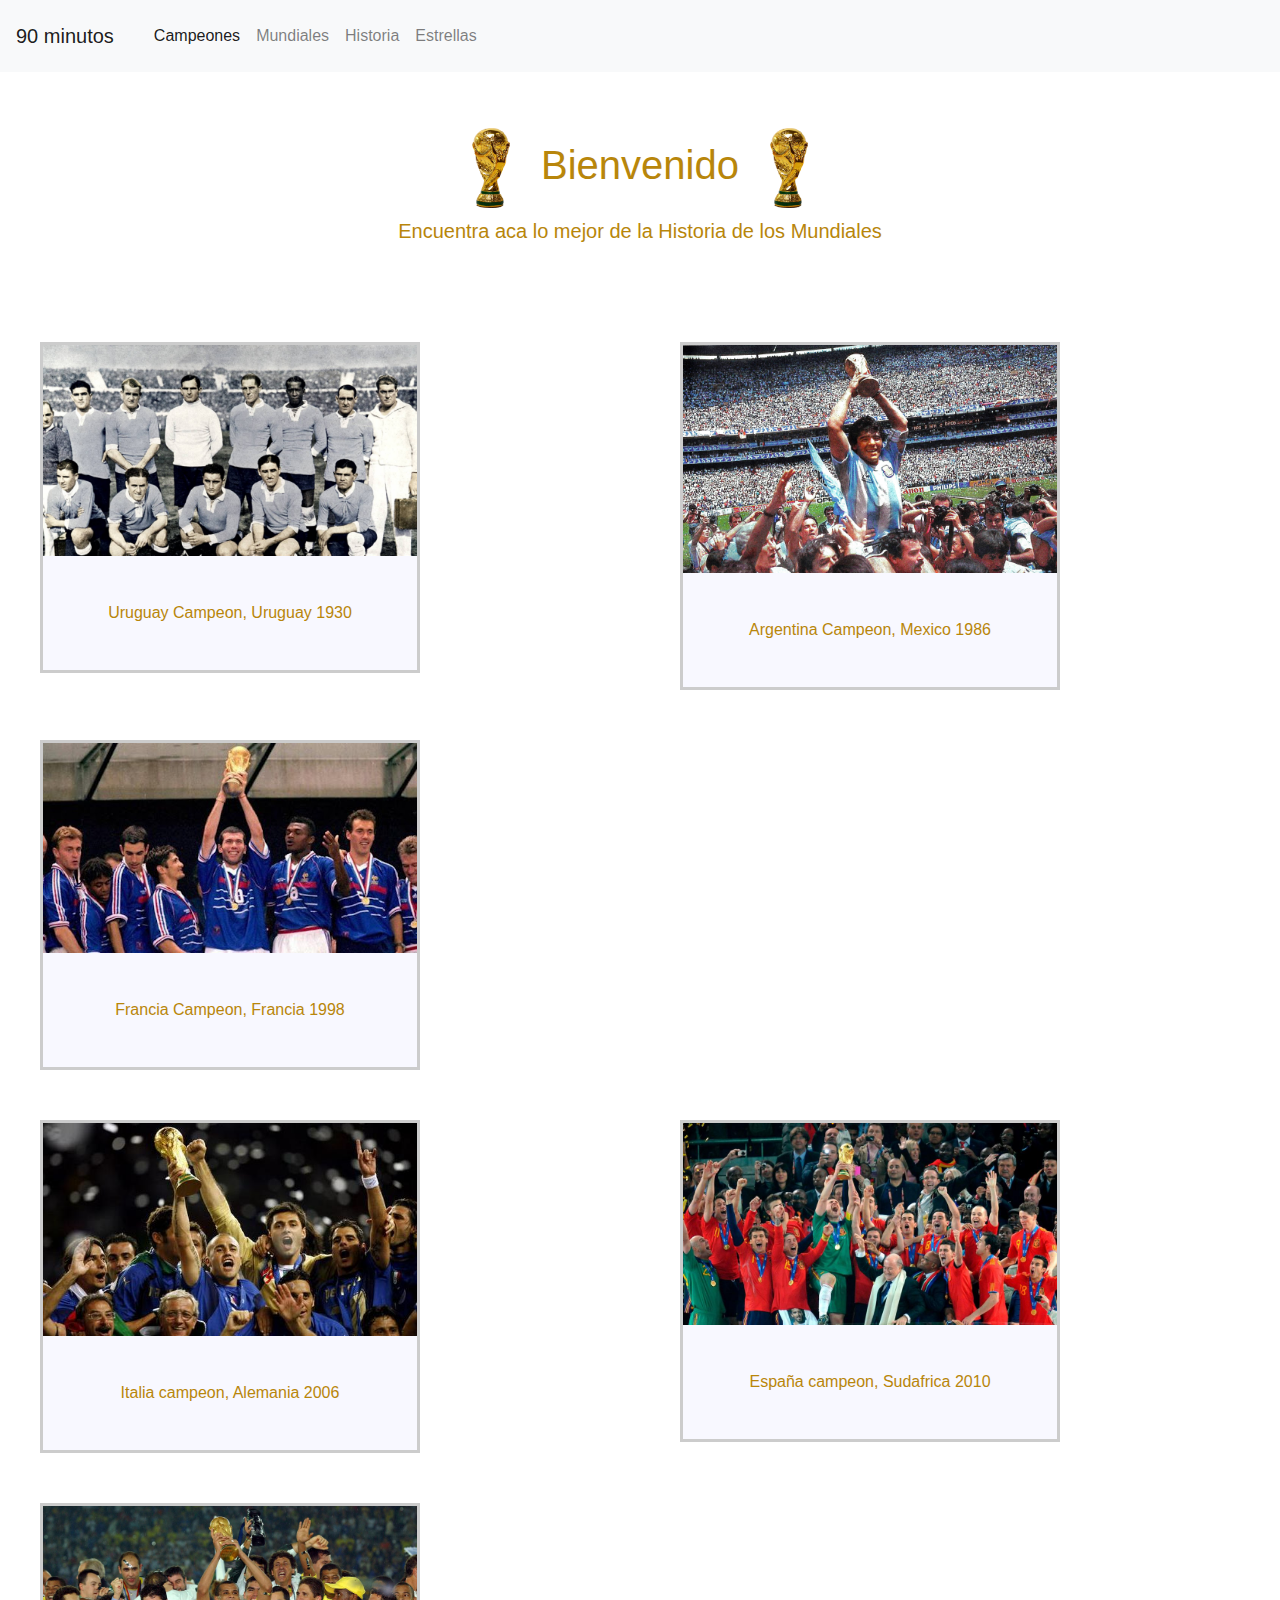
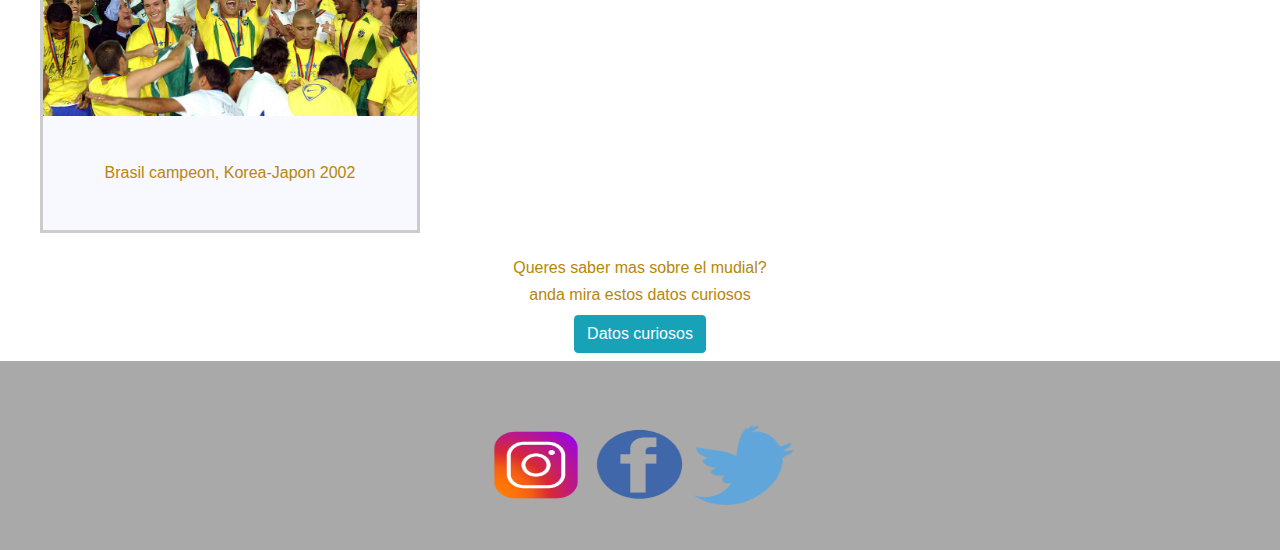
==== index.html @ 854c77ab "Creando Campeones" ====
<!DOCTYPE html>
<html lang="en">
<head>
  <meta charset="utf-8">
  <meta name="viewport" content="width=device-width, initial-scale=1">
    <link rel="stylesheet" href="https://maxcdn.bootstrapcdn.com/bootstrap/4.5.2/css/bootstrap.min.css">
    <script src="https://ajax.googleapis.com/ajax/libs/jquery/3.5.1/jquery.min.js"></script>
    <script src="https://cdnjs.cloudflare.com/ajax/libs/popper.js/1.16.0/umd/popper.min.js"></script>
    <script src="https://maxcdn.bootstrapcdn.com/bootstrap/4.5.2/js/bootstrap.min.js"></script>
    <link rel="stylesheet" href="/estilo/style.css">
    
    
    <title>90 minutos</title>
</head>
<body>
    <nav class="navbar navbar-expand-lg navbar-light bg-light">
        <a class="navbar-brand" href="/index.html">90 minutos</a>
        <button class="navbar-toggler" type="button" data-toggle="collapse" data-target="#navbarNav" aria-controls="navbarNav" aria-expanded="false" aria-label="Toggle navigation">
          <span class="navbar-toggler-icon"></span>
        </button>
        <div class="navbar navbar-expand-sm bg-light navbar-light" id="navbarNav">
          <ul class="navbar-nav">
            <li class="nav-item active">
              <a class="nav-link" href="/templates/Campeones.html">Campeones</a>
            </li>
            <li class="nav-item">
              <a class="nav-link" href="/templates/Mundiales.html">Mundiales</a>
            </li>
            <li class="nav-item">
              <a class="nav-link" href="/templates/Historia.html">Historia</a>
            </li>
            <li class="nav-item">
              <a class="nav-link " href="/templates/Estrellas.html">Estrellas</a>
            </li>
          </ul>
        </div>
      </nav>
    <div class="container" >
      <div class="Jumbotron">
        <h1> <img src="/estilo/imagenes/COPAAAA.png" alt="" width="78" height="80"> Bienvenido <img src="/estilo/imagenes/COPAAAA.png" alt="" width="78" height="80"> </h1>
        <p class="lead">Encuentra aca lo mejor de la Historia de los Mundiales</p>
      </div>
        </div>
  
  <div  class="container-fluid">  
   <div class="row">
     <div class="col-md">
       <div class="gallery">
         <a target="_blank" href="https://www.instagram.com/hassiel__/">
          <img src="/estilo/imagenes/uruguay1930.jpg" alt="Cinque Terre" width="400" height="150">
        </a>
        <div class="desc">Uruguay Campeon, Uruguay 1930</div>
       </div>
     </div>
     <div class="col-md">
       <div class="gallery">
         <a target="_blank" href="/estilo/imagenes/argentina1986.jpg">
          <img src="/estilo/imagenes/argentina1986.jpg" alt="Cinque Terre" width="250" height="5">
        </a>
        <div class="desc">Argentina Campeon, Mexico 1986</div>
       </div>
       </div>
       <div class="col-md">
         <div class="gallery">
           <a target="_blank" href="/estilo/imagenes/francia1998.jpg">
            <img src="/estilo/imagenes/francia1998.jpg" alt="Cinque Terre" width="400" height="150">
          </a>
          <div class="desc">Francia Campeon, Francia 1998</div>
         </div>
       </div>
   </div>
  </div>
  <div  class="container-fluid">
   <div class="row">
     <div class="col-md">
       <div class="gallery">
         <a target="_blank" href="/estilo/imagenes/italia2006.jpg">
          <img src="/estilo/imagenes/italia2006.jpg" alt="Cinque Terre"  width="400" height="150">
        </a>
        <div class="desc">Italia campeon, Alemania 2006</div>
       </div>
     </div>
     <div class="col-md">
       <div class="gallery">
         <a target="_blank" href="/estilo/imagenes/espana2010.jpg"> 
          <img src="/estilo/imagenes/espana2010.jpg" alt="width=400" height="150">
        </a>
        <div class="desc">España campeon, Sudafrica 2010</div>
       </div>
     </div>
     <div class="col-md">
      <div class="gallery">
        <a target="_blank" href="/estilo/imagenes/brasil2002.jpg">
         <img src="/estilo/imagenes/brasil2002.jpg" alt="Cinque Terre"  width="400" height="150">
       </a>
       <div class="desc">Brasil campeon, Korea-Japon 2002</div>
      </div>
    </div>
   </div>
  </div>

  <div class="container">
    <div class="row">
      <div class="col">
        <div class="h2">
          <h6>Queres saber mas sobre el mudial?</h6>
          <h6>anda mira estos datos curiosos</h6>
          <a href="/templates/Datos-curiosos.html" class="btn btn-info" role="button">Datos curiosos</a>
       </div>
      </div>
    </div>  
  </div>  
  

  
    <div  class="final">
      <div class="logo">
          <a href="https://www.instagram.com/hassiel__/"><img src="/estilo/imagenes/LOGOS/instagram.png" alt="Cinque Terre" width="100px" height="80px"></a>
          <a href="https://www.facebook.com/hassiel2hr/"><img src="/estilo/imagenes/LOGOS/facebook.png" alt="Cinque Terre"  width="100px" height="80px"></a>
          <a href="https://twitter.com/hassieljruiz"><img src="/estilo/imagenes/LOGOS/twitter.png" alt="logo" width="100px" height="80px"></a>
      </div>
    </div>

</body>
</html>
---- estilo/style.css ----
div.h1 {
  color:black;
  border: brown;
  font-family:sans-serif;
  text-align: center;
  position:relative;
  padding-top: 5px;
  padding: 5%;
  
}
div.sub
{
  color:black;
  font-family:monospace;
  text-decoration:chocolate;
}
h6
{

  color: darkgoldenrod;
}

/*# sourceMappingURL=style.css.map */
a
{
  color: aqua;
  text-align: left;
}
div.relative {
  position: relative;
  left: 30px;
  border: 3px solid #73AD21;
}

div.h2
{
  font-family:Verdana, Geneva, Tahoma, sans-serif;
  text-align: center;
  color:goldenrod;
}

div.gallery {
  margin: 25px;
  border: 3px solid #ccc;
  float: left;
  width: 380px;
}

div.gallery:hover {
  border: 1px solid #777;
}

div.gallery img {
  width: 100%;
  height: auto;
}

div.desc {
  padding: 45px;
  text-align: center;
  color: darkgoldenrod;
  background-color:ghostwhite;
}
div.galleryB
{
  margin: 25px;
  border: 5px solid #3498DB ;
  float: left;
  width: 380px;

}
div.galleryB img {
  width: 100%;
  height: auto;
}

div.galleryB:hover {
  border: 1px solid #F7DC6F;
}

div.descB
{
  padding: 45px;
  text-align: center;
  color: black;
  font-family: 'Franklin Gothic Medium', 'Arial Narrow', Arial, sans-serif;
  background-color:#F4D03F ;
}


* {
  box-sizing: border-box;
}

.responsive {
  padding: 0 6px;
  float: left;
  width: 24.99999%;
}

@media only screen and (max-width: 700px) {
  .responsive {
    width: 49.99999%;
    margin: 6px 0;
  }
}

@media only screen and (max-width: 500px) {
  .responsive {
    width: 100%;
  }
}

.clearfix:after {
  content: "";
  display: table;
  clear: both;
}

div.Jumbotron
{
  font-family:'Franklin Gothic Medium', 'Arial Narrow', Arial, sans-serif;
  color:darkgoldenrod;
  text-align: center;
  font-size:large;
  padding: 5%;
}
div.p1
{
  color:maroon;
  text-align: center;
  font-weight: lighter;
}
.mundial
{
  padding: 3%;
  text-align: justify;
}
.titleM
{
  padding: 5%;
}
.final
{
  background-color:darkgrey;
  background-size: auto;
  width: auto;
  height: 5cm;
  padding-top: 5%;
}
.logo
{
  image-resolution:initial;
  text-align: center;
}
.fondoM
{
  background-color: skyblue;
  background-size: auto auto;
}
.fondoBr
{
 background-image: url(/estilo/imagenes/flags/FLAG_BRAZIL.png);
 background-repeat: no-repeat;
 background-size: contain;
 background-position-x: center;
}

div.galleryU
{
  margin: 25px;
  border: 5px solid #EBF5FB  ;
  float: left;
  width: 380px;

}
div.galleryU img {
  width: 100%;
  height: auto;
}

div.galleryU:hover {
  border: 1px solid #EBF5FB ;
}

div.descU
{
  padding: 45px;
  text-align: center;
  color:white;
  font-family: 'Franklin Gothic Medium', 'Arial Narrow', Arial, sans-serif;
  background-color:#85C1E9  ;
}
.fondoUr
{
 background-image: url(/estilo/imagenes/flags/uruguay.gif);
 background-repeat: no-repeat;
 background-size: contain;
 background-position-x: center;
}

div.galleryAl
{
  margin: 25px;
  border: 5px solid #8C2C17  ;
  float: left;
  width: 380px;

}
div.galleryAl img {
  width: 100%;
  height: auto;
}

div.galleryAl:hover {
  border: 1px solid #131211 ;
}

div.descAl
{
  padding: 45px;
  text-align: center;
  color:white;
  font-family:Impact, Haettenschweiler, 'Arial Narrow Bold', sans-serif;
  background-color:#131211 ;
}
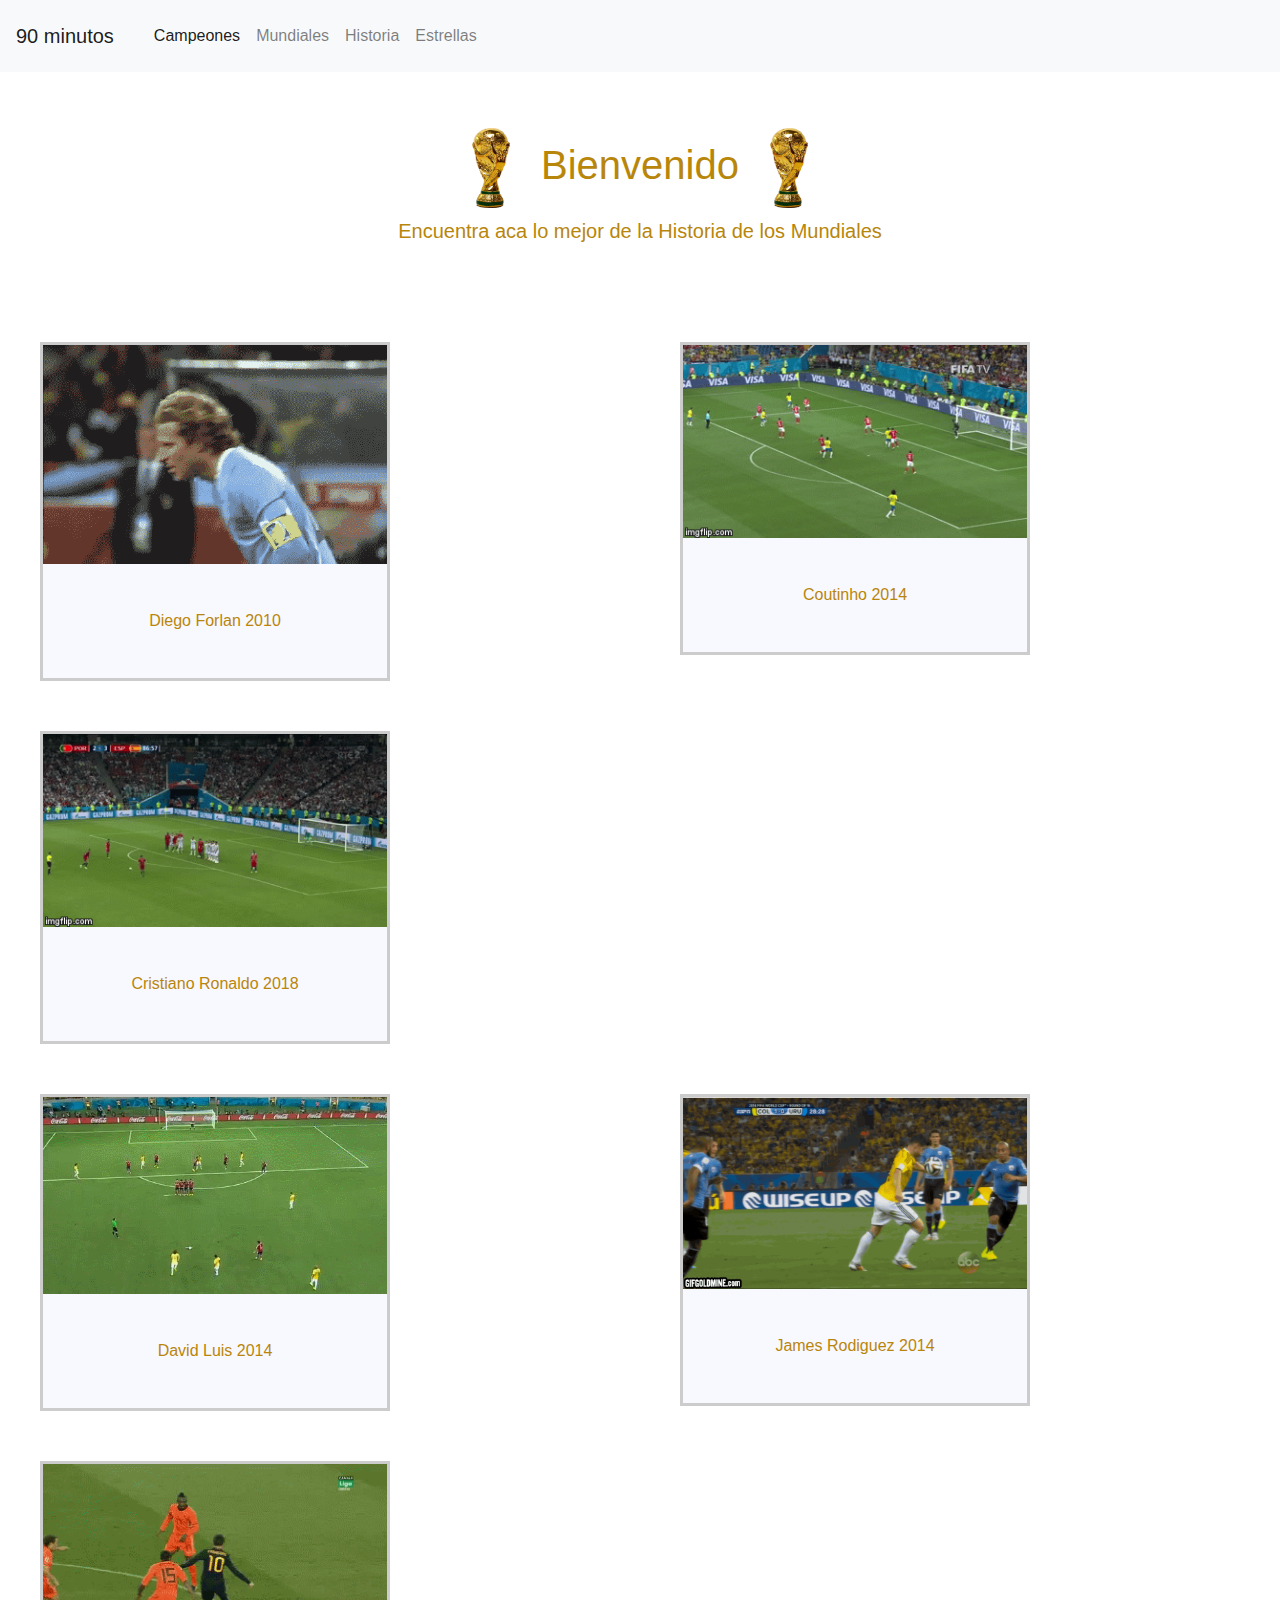
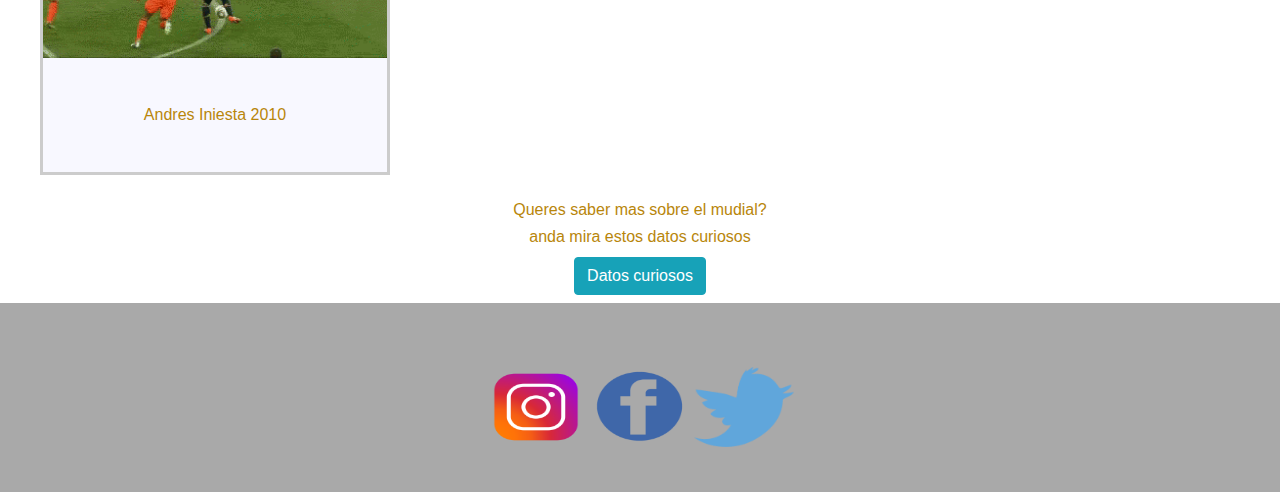
==== commit 7845a201: "avance" ====
--- a/index.html
+++ b/index.html
@@ -1,102 +1,106 @@
 <!DOCTYPE html>
 <html lang="en">
+
 <head>
   <meta charset="utf-8">
   <meta name="viewport" content="width=device-width, initial-scale=1">
-    <link rel="stylesheet" href="https://maxcdn.bootstrapcdn.com/bootstrap/4.5.2/css/bootstrap.min.css">
-    <script src="https://ajax.googleapis.com/ajax/libs/jquery/3.5.1/jquery.min.js"></script>
-    <script src="https://cdnjs.cloudflare.com/ajax/libs/popper.js/1.16.0/umd/popper.min.js"></script>
-    <script src="https://maxcdn.bootstrapcdn.com/bootstrap/4.5.2/js/bootstrap.min.js"></script>
-    <link rel="stylesheet" href="/estilo/style.css">
-    
-    
-    <title>90 minutos</title>
+  <link rel="stylesheet" href="https://maxcdn.bootstrapcdn.com/bootstrap/4.5.2/css/bootstrap.min.css">
+  <script src="https://ajax.googleapis.com/ajax/libs/jquery/3.5.1/jquery.min.js"></script>
+  <script src="https://cdnjs.cloudflare.com/ajax/libs/popper.js/1.16.0/umd/popper.min.js"></script>
+  <script src="https://maxcdn.bootstrapcdn.com/bootstrap/4.5.2/js/bootstrap.min.js"></script>
+  <link rel="stylesheet" href="/estilo/style.css">
+
+
+  <title>90 minutos</title>
 </head>
+
 <body>
-    <nav class="navbar navbar-expand-lg navbar-light bg-light">
-        <a class="navbar-brand" href="/index.html">90 minutos</a>
-        <button class="navbar-toggler" type="button" data-toggle="collapse" data-target="#navbarNav" aria-controls="navbarNav" aria-expanded="false" aria-label="Toggle navigation">
-          <span class="navbar-toggler-icon"></span>
-        </button>
-        <div class="navbar navbar-expand-sm bg-light navbar-light" id="navbarNav">
-          <ul class="navbar-nav">
-            <li class="nav-item active">
-              <a class="nav-link" href="/templates/Campeones.html">Campeones</a>
-            </li>
-            <li class="nav-item">
-              <a class="nav-link" href="/templates/Mundiales.html">Mundiales</a>
-            </li>
-            <li class="nav-item">
-              <a class="nav-link" href="/templates/Historia.html">Historia</a>
-            </li>
-            <li class="nav-item">
-              <a class="nav-link " href="/templates/Estrellas.html">Estrellas</a>
-            </li>
-          </ul>
+  <nav class="navbar navbar-expand-lg navbar-light bg-light">
+    <a class="navbar-brand" href="/index.html">90 minutos</a>
+    <button class="navbar-toggler" type="button" data-toggle="collapse" data-target="#navbarNav"
+      aria-controls="navbarNav" aria-expanded="false" aria-label="Toggle navigation">
+      <span class="navbar-toggler-icon"></span>
+    </button>
+    <div class="navbar navbar-expand-sm bg-light navbar-light" id="navbarNav">
+      <ul class="navbar-nav">
+        <li class="nav-item active">
+          <a class="nav-link" href="/templates/Campeones.html">Campeones</a>
+        </li>
+        <li class="nav-item">
+          <a class="nav-link" href="/templates/Mundiales.html">Mundiales</a>
+        </li>
+        <li class="nav-item">
+          <a class="nav-link" href="/templates/Historia.html">Historia</a>
+        </li>
+        <li class="nav-item">
+          <a class="nav-link " href="/templates/Estrellas.html">Estrellas</a>
+        </li>
+      </ul>
+    </div>
+  </nav>
+  <div class="container">
+    <div class="Jumbotron">
+      <h1> <img src="/estilo/imagenes/COPAAAA.png" alt="" width="78" height="80"> Bienvenido <img
+          src="/estilo/imagenes/COPAAAA.png" alt="" width="78" height="80"> </h1>
+      <p class="lead">Encuentra aca lo mejor de la Historia de los Mundiales</p>
+    </div>
+  </div>
+
+  <div class="container-fluid">
+    <div class="row">
+      <div class="col-md">
+        <div class="gallery">
+          <a target="_blank" href="https://www.instagram.com/hassiel__/">
+            <img src="/estilo/imagenes/gif/Diegoforlan.gif" alt="Cinque Terre" width="400" height="150">
+          </a>
+          <div class="desc">Diego Forlan 2010</div>
         </div>
-      </nav>
-    <div class="container" >
-      <div class="Jumbotron">
-        <h1> <img src="/estilo/imagenes/COPAAAA.png" alt="" width="78" height="80"> Bienvenido <img src="/estilo/imagenes/COPAAAA.png" alt="" width="78" height="80"> </h1>
-        <p class="lead">Encuentra aca lo mejor de la Historia de los Mundiales</p>
       </div>
+      <div class="col-md">
+        <div class="gallery">
+          <a target="_blank" href="/estilo/imagenes/argentina1986.jpg">
+            <img src="/estilo/imagenes/gif/coutinhovssuiza.gif" alt="Cinque Terre" width="250" height="5">
+          </a>
+          <div class="desc">Coutinho 2014</div>
         </div>
-  
-  <div  class="container-fluid">  
-   <div class="row">
-     <div class="col-md">
-       <div class="gallery">
-         <a target="_blank" href="https://www.instagram.com/hassiel__/">
-          <img src="/estilo/imagenes/uruguay1930.jpg" alt="Cinque Terre" width="400" height="150">
-        </a>
-        <div class="desc">Uruguay Campeon, Uruguay 1930</div>
-       </div>
-     </div>
-     <div class="col-md">
-       <div class="gallery">
-         <a target="_blank" href="/estilo/imagenes/argentina1986.jpg">
-          <img src="/estilo/imagenes/argentina1986.jpg" alt="Cinque Terre" width="250" height="5">
-        </a>
-        <div class="desc">Argentina Campeon, Mexico 1986</div>
-       </div>
-       </div>
-       <div class="col-md">
-         <div class="gallery">
-           <a target="_blank" href="/estilo/imagenes/francia1998.jpg">
-            <img src="/estilo/imagenes/francia1998.jpg" alt="Cinque Terre" width="400" height="150">
+      </div>
+      <div class="col-md">
+        <div class="gallery">
+          <a target="_blank" href="/estilo/imagenes/francia1998.jpg">
+            <img src="/estilo/imagenes/gif/cr7vsespaña.gif" alt="Cinque Terre" width="400" height="150">
           </a>
-          <div class="desc">Francia Campeon, Francia 1998</div>
-         </div>
-       </div>
-   </div>
-  </div>
-  <div  class="container-fluid">
-   <div class="row">
-     <div class="col-md">
-       <div class="gallery">
-         <a target="_blank" href="/estilo/imagenes/italia2006.jpg">
-          <img src="/estilo/imagenes/italia2006.jpg" alt="Cinque Terre"  width="400" height="150">
-        </a>
-        <div class="desc">Italia campeon, Alemania 2006</div>
-       </div>
-     </div>
-     <div class="col-md">
-       <div class="gallery">
-         <a target="_blank" href="/estilo/imagenes/espana2010.jpg"> 
-          <img src="/estilo/imagenes/espana2010.jpg" alt="width=400" height="150">
-        </a>
-        <div class="desc">España campeon, Sudafrica 2010</div>
-       </div>
-     </div>
-     <div class="col-md">
-      <div class="gallery">
-        <a target="_blank" href="/estilo/imagenes/brasil2002.jpg">
-         <img src="/estilo/imagenes/brasil2002.jpg" alt="Cinque Terre"  width="400" height="150">
-       </a>
-       <div class="desc">Brasil campeon, Korea-Japon 2002</div>
+          <div class="desc">Cristiano Ronaldo 2018</div>
+        </div>
       </div>
     </div>
-   </div>
+  </div>
+  <div class="container-fluid">
+    <div class="row">
+      <div class="col-md">
+        <div class="gallery">
+          <a target="_blank" href="/estilo/imagenes/italia2006.jpg">
+            <img src="/estilo/imagenes/gif/DavidLvsColombia.gif" alt="Cinque Terre" width="400" height="150">
+          </a>
+          <div class="desc">David Luis 2014</div>
+        </div>
+      </div>
+      <div class="col-md">
+        <div class="gallery">
+          <a target="_blank" href="/estilo/imagenes/espana2010.jpg">
+            <img src="/estilo/imagenes/gif/jamesvscolombia.gif" alt="width=400" height="150">
+          </a>
+          <div class="desc">James Rodiguez 2014</div>
+        </div>
+      </div>
+      <div class="col-md">
+        <div class="gallery">
+          <a target="_blank" href="/estilo/imagenes/brasil2002.jpg">
+            <img src="/estilo/imagenes/gif/INIESTA.gif" alt="Cinque Terre" width="400" height="150">
+          </a>
+          <div class="desc">Andres Iniesta 2010</div>
+        </div>
+      </div>
+    </div>
   </div>
 
   <div class="container">
@@ -106,20 +110,24 @@
           <h6>Queres saber mas sobre el mudial?</h6>
           <h6>anda mira estos datos curiosos</h6>
           <a href="/templates/Datos-curiosos.html" class="btn btn-info" role="button">Datos curiosos</a>
-       </div>
-      </div>
-    </div>  
-  </div>  
-  
-
-  
-    <div  class="final">
-      <div class="logo">
-          <a href="https://www.instagram.com/hassiel__/"><img src="/estilo/imagenes/LOGOS/instagram.png" alt="Cinque Terre" width="100px" height="80px"></a>
-          <a href="https://www.facebook.com/hassiel2hr/"><img src="/estilo/imagenes/LOGOS/facebook.png" alt="Cinque Terre"  width="100px" height="80px"></a>
-          <a href="https://twitter.com/hassieljruiz"><img src="/estilo/imagenes/LOGOS/twitter.png" alt="logo" width="100px" height="80px"></a>
+        </div>
       </div>
     </div>
+  </div>
+
+
+
+  <div class="final">
+    <div class="logo">
+      <a href="https://www.instagram.com/hassiel__/"><img src="/estilo/imagenes/LOGOS/instagram.png" alt="Cinque Terre"
+          width="100px" height="80px"></a>
+      <a href="https://www.facebook.com/hassiel2hr/"><img src="/estilo/imagenes/LOGOS/facebook.png" alt="Cinque Terre"
+          width="100px" height="80px"></a>
+      <a href="https://twitter.com/hassieljruiz"><img src="/estilo/imagenes/LOGOS/twitter.png" alt="logo" width="100px"
+          height="80px"></a>
+    </div>
+  </div>
 
 </body>
-</html>
+
+</html>--- a/estilo/style.css
+++ b/estilo/style.css
@@ -1,226 +1,303 @@
-div.h1 {
-  color:black;
-  border: brown;
-  font-family:sans-serif;
-  text-align: center;
-  position:relative;
-  padding-top: 5px;
-  padding: 5%;
-  
-}
-div.sub
-{
-  color:black;
-  font-family:monospace;
-  text-decoration:chocolate;
-}
-h6
-{
-
-  color: darkgoldenrod;
-}
-
-/*# sourceMappingURL=style.css.map */
-a
-{
-  color: aqua;
-  text-align: left;
-}
-div.relative {
-  position: relative;
-  left: 30px;
-  border: 3px solid #73AD21;
-}
-
-div.h2
-{
-  font-family:Verdana, Geneva, Tahoma, sans-serif;
-  text-align: center;
-  color:goldenrod;
-}
-
-div.gallery {
-  margin: 25px;
-  border: 3px solid #ccc;
-  float: left;
-  width: 380px;
-}
-
-div.gallery:hover {
-  border: 1px solid #777;
-}
-
-div.gallery img {
-  width: 100%;
-  height: auto;
-}
-
-div.desc {
-  padding: 45px;
-  text-align: center;
-  color: darkgoldenrod;
-  background-color:ghostwhite;
-}
-div.galleryB
-{
-  margin: 25px;
-  border: 5px solid #3498DB ;
-  float: left;
-  width: 380px;
-
-}
-div.galleryB img {
-  width: 100%;
-  height: auto;
-}
-
-div.galleryB:hover {
-  border: 1px solid #F7DC6F;
-}
-
-div.descB
-{
-  padding: 45px;
-  text-align: center;
-  color: black;
-  font-family: 'Franklin Gothic Medium', 'Arial Narrow', Arial, sans-serif;
-  background-color:#F4D03F ;
-}
-
-
-* {
-  box-sizing: border-box;
-}
-
-.responsive {
-  padding: 0 6px;
-  float: left;
-  width: 24.99999%;
-}
-
-@media only screen and (max-width: 700px) {
-  .responsive {
-    width: 49.99999%;
-    margin: 6px 0;
-  }
-}
-
-@media only screen and (max-width: 500px) {
-  .responsive {
-    width: 100%;
-  }
-}
-
-.clearfix:after {
-  content: "";
-  display: table;
-  clear: both;
-}
-
-div.Jumbotron
-{
-  font-family:'Franklin Gothic Medium', 'Arial Narrow', Arial, sans-serif;
-  color:darkgoldenrod;
-  text-align: center;
-  font-size:large;
-  padding: 5%;
-}
-div.p1
-{
-  color:maroon;
-  text-align: center;
-  font-weight: lighter;
-}
-.mundial
-{
-  padding: 3%;
-  text-align: justify;
-}
-.titleM
-{
-  padding: 5%;
-}
-.final
-{
-  background-color:darkgrey;
-  background-size: auto;
-  width: auto;
-  height: 5cm;
-  padding-top: 5%;
-}
-.logo
-{
-  image-resolution:initial;
-  text-align: center;
-}
-.fondoM
-{
-  background-color: skyblue;
-  background-size: auto auto;
-}
-.fondoBr
-{
- background-image: url(/estilo/imagenes/flags/FLAG_BRAZIL.png);
- background-repeat: no-repeat;
- background-size: contain;
- background-position-x: center;
-}
-
-div.galleryU
-{
-  margin: 25px;
-  border: 5px solid #EBF5FB  ;
-  float: left;
-  width: 380px;
-
-}
-div.galleryU img {
-  width: 100%;
-  height: auto;
-}
-
-div.galleryU:hover {
-  border: 1px solid #EBF5FB ;
-}
-
-div.descU
-{
-  padding: 45px;
-  text-align: center;
-  color:white;
-  font-family: 'Franklin Gothic Medium', 'Arial Narrow', Arial, sans-serif;
-  background-color:#85C1E9  ;
-}
-.fondoUr
-{
- background-image: url(/estilo/imagenes/flags/uruguay.gif);
- background-repeat: no-repeat;
- background-size: contain;
- background-position-x: center;
-}
-
-div.galleryAl
-{
-  margin: 25px;
-  border: 5px solid #8C2C17  ;
-  float: left;
-  width: 380px;
-
-}
-div.galleryAl img {
-  width: 100%;
-  height: auto;
-}
-
-div.galleryAl:hover {
-  border: 1px solid #131211 ;
-}
-
-div.descAl
-{
-  padding: 45px;
-  text-align: center;
-  color:white;
-  font-family:Impact, Haettenschweiler, 'Arial Narrow Bold', sans-serif;
-  background-color:#131211 ;
-}
+div.h1 {
+  color:black;
+  border: brown;
+  font-family:sans-serif;
+  text-align: center;
+  position:relative;
+  padding-top: 5px;
+  padding: 5%;
+  
+}
+div.sub
+{
+  color:black;
+  font-family:monospace;
+  text-decoration:chocolate;
+}
+h6
+{
+
+  color: darkgoldenrod;
+}
+
+/*# sourceMappingURL=style.css.map */
+a
+{
+  color: aqua;
+  text-align: left;
+}
+div.relative {
+  position: relative;
+  left: 30px;
+  border: 3px solid #73AD21;
+}
+
+div.h2
+{
+  font-family:Verdana, Geneva, Tahoma, sans-serif;
+  text-align: center;
+  color:goldenrod;
+}
+
+div.gallery {
+  margin: 25px;
+  border: 3px solid #ccc;
+  float: left;
+  width: 350px;
+}
+
+div.gallery:hover {
+  border: 1px solid #777;
+}
+
+div.gallery img {
+  width: 100%;
+  height: auto;
+}
+
+div.desc {
+  padding: 45px;
+  text-align: center;
+  color: darkgoldenrod;
+  background-color:ghostwhite;
+}
+div.galleryB
+{
+  margin: 25px;
+  border: 5px solid #3498DB ;
+  float: left;
+  width: 350px;
+
+}
+div.galleryB img {
+  width: 100%;
+  height: auto;
+}
+
+div.galleryB:hover {
+  border: 1px solid #F7DC6F;
+}
+
+div.descB
+{
+  padding: 45px;
+  text-align: center;
+  color: black;
+  font-family: 'Franklin Gothic Medium', 'Arial Narrow', Arial, sans-serif;
+  background-color:#F4D03F ;
+}
+
+
+* {
+  box-sizing: border-box;
+}
+
+.responsive {
+  padding: 0 6px;
+  float: left;
+  width: 24.99999%;
+}
+
+@media only screen and (max-width: 700px) {
+  .responsive {
+    width: 49.99999%;
+    margin: 6px 0;
+  }
+}
+
+@media only screen and (max-width: 500px) {
+  .responsive {
+    width: 100%;
+  }
+}
+
+.clearfix:after {
+  content: "";
+  display: table;
+  clear: both;
+}
+
+div.Jumbotron
+{
+  font-family:'Franklin Gothic Medium', 'Arial Narrow', Arial, sans-serif;
+  color:darkgoldenrod;
+  text-align: center;
+  font-size:large;
+  padding: 5%;
+}
+div.p1
+{
+  color:maroon;
+  text-align: center;
+  font-weight: lighter;
+}
+.mundial
+{
+  padding: 3%;
+  text-align: justify;
+}
+.titleM
+{
+  padding: 5%;
+}
+.final
+{
+  background-color:darkgrey;
+  background-size: auto;
+  width: auto;
+  height: 5cm;
+  padding-top: 5%;
+}
+.logo
+{
+  image-resolution:initial;
+  text-align: center;
+}
+.fondoM
+{
+  background-color: skyblue;
+  background-size: auto auto;
+}
+.fondoBr
+{
+ background:#FBED88;
+ background-repeat: no-repeat;
+ background-size: contain;
+ background-position-x: center;
+}
+
+div.galleryU
+{
+  margin: 25px;
+  border: 5px solid #EBF5FB  ;
+  float: left;
+  width: 380px;
+
+}
+div.galleryU img {
+  width: 100%;
+  height: auto;
+}
+
+div.galleryU:hover {
+  border: 1px solid #EBF5FB ;
+}
+
+div.descU
+{
+  padding: 45px;
+  text-align: center;
+  color:white;
+  font-family: 'Franklin Gothic Medium', 'Arial Narrow', Arial, sans-serif;
+  background-color:#85C1E9  ;
+}
+.fondoUr
+{
+ background:#B7D9F9;
+ background-repeat: no-repeat;
+ background-size: contain;
+ background-position-x: center;
+}
+
+div.galleryAl
+{
+  margin: 25px;
+  border: 5px solid #8C2C17  ;
+  float: left;
+  width: 350px;
+
+}
+div.galleryAl img {
+  width: 100%;
+  height: auto;
+}
+
+div.galleryAl:hover {
+  border: 1px solid #131211 ;
+}
+
+div.descAl
+{
+  padding: 45px;
+  text-align: center;
+  color:white;
+  font-family:Impact, Haettenschweiler, 'Arial Narrow Bold', sans-serif;
+  background-color:#131211 ;
+}
+
+.gifAL
+{
+  padding-top: 5%;
+}
+
+.fondoAL
+{
+  background-color: #893333;
+}
+
+div.galleryIT
+{
+  margin: 25px;
+  border: 5px solid #F7795A  ;
+  float: left;
+  width: 350px;
+
+}
+div.galleryIT img {
+  width: 100%;
+  height: auto;
+}
+
+div.galleryIT:hover {
+  border: 1px solid #3968F0 ;
+}
+
+div.descIT  
+{
+  padding: 45px;
+  text-align: center;
+  color:#FFFFFF;
+  font-family:-apple-system, BlinkMacSystemFont, 'Segoe UI', Roboto, Oxygen, Ubuntu, Cantarell, 'Open Sans', 'Helvetica Neue', sans-serif;
+  background-color:#5FCD39 ;
+}
+
+.fondoIT
+{
+  background-color: #A3B8E3;
+}
+
+.fondoArg
+{
+  background-color: #0B1E46;
+}
+div.galleryarg
+{
+  margin: 25px;
+  border: 5px solid #E1DE07  ;
+  float: left;
+  width: 350px;
+
+}
+div.galleryarg img {
+  width: 100%;
+  height: auto;
+}
+
+div.galleryarg:hover {
+  border: 10px solid #dde1ee ;
+}
+
+div.descarg  
+{
+  padding: 45px;
+  text-align: center;
+  color:#7E9DDC;
+  font-family:'Franklin Gothic Medium', 'Arial Narrow', Arial, sans-serif;
+  background-color:#F5F7FB ;
+}
+.gifarg
+{
+  text-align: left;
+  width: 410px;
+  border: 5px solid #BEC42E;
+}
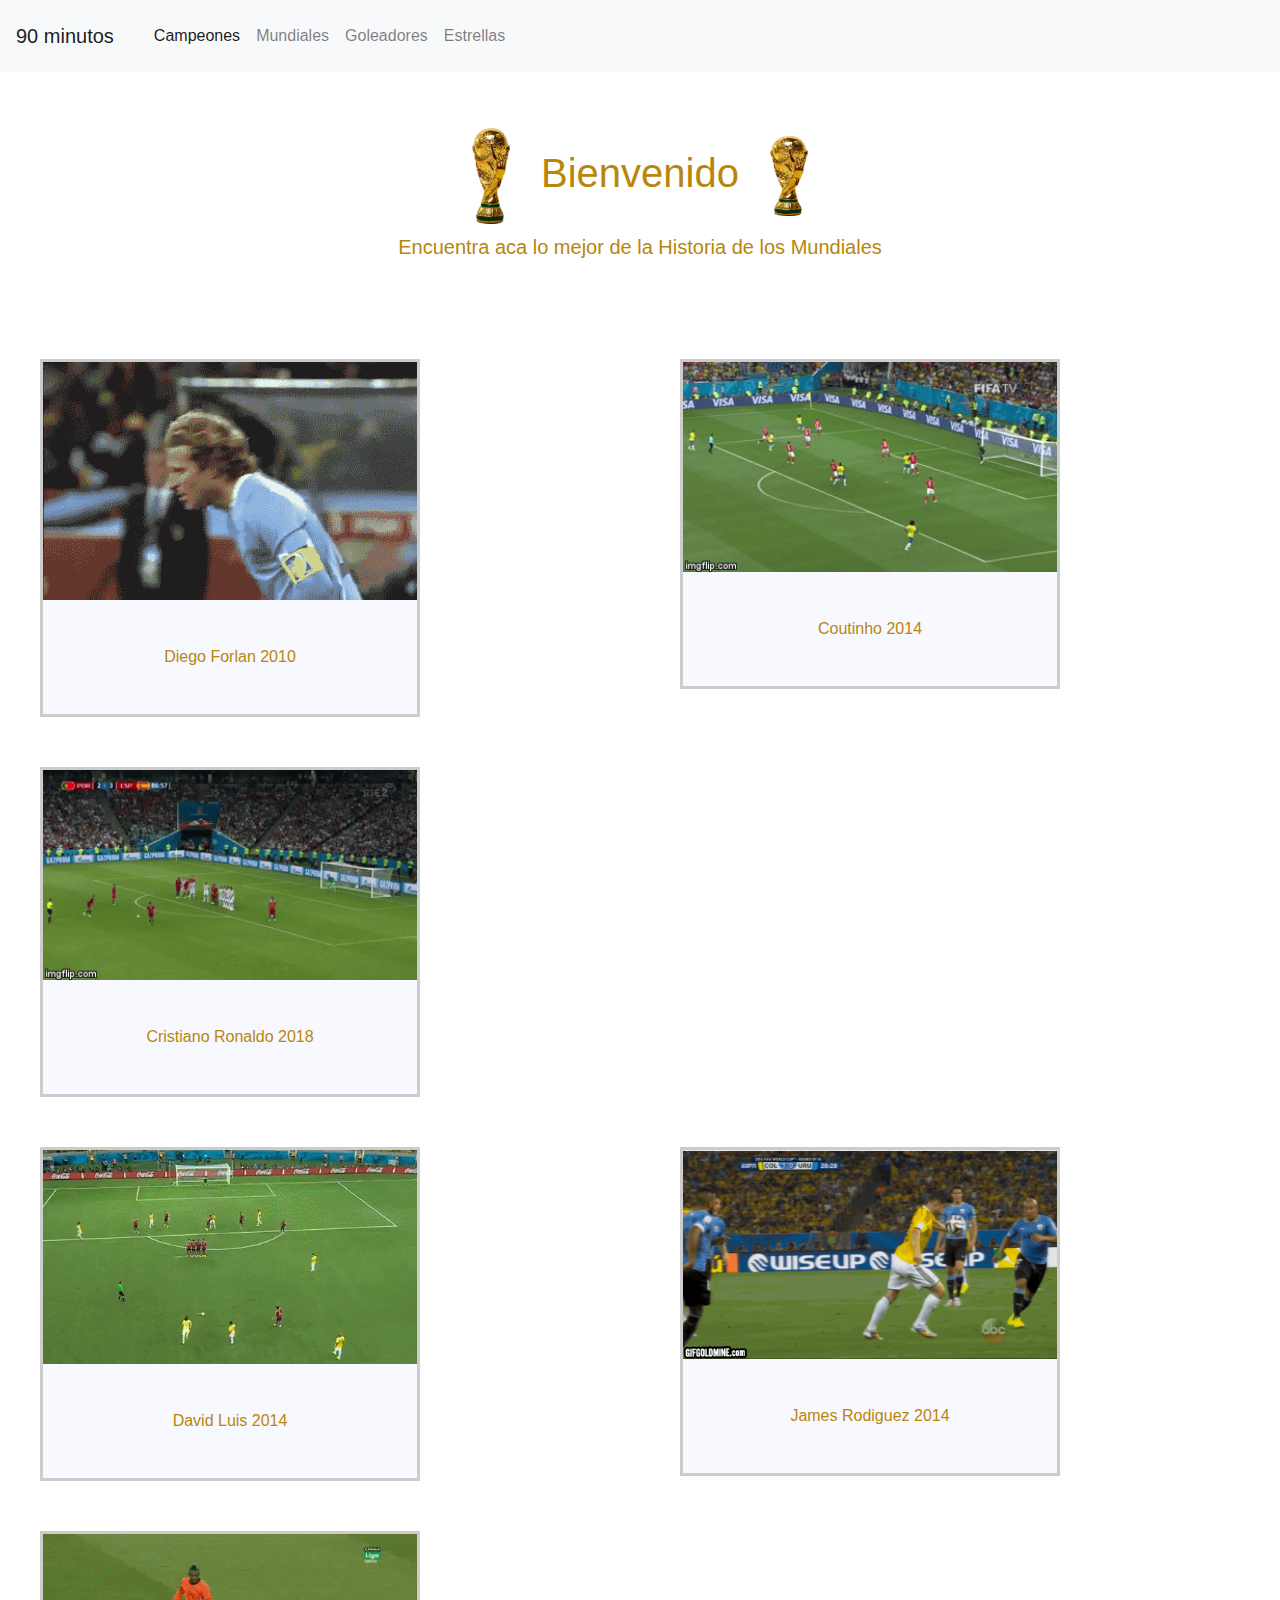
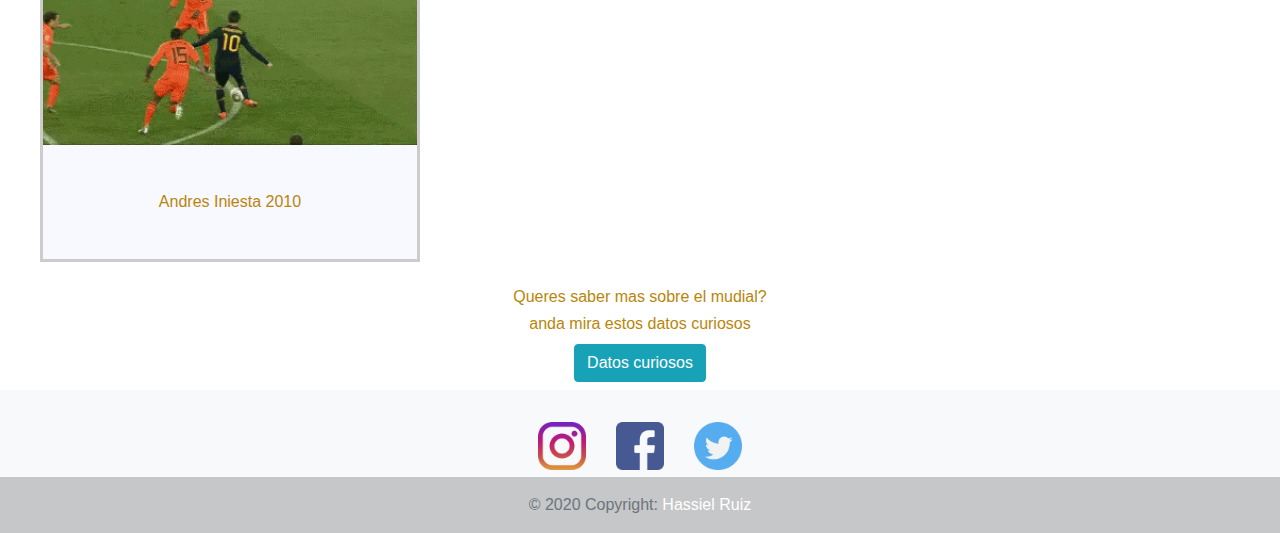
==== commit 282ec246: "goleadores terminados" ====
--- a/index.html
+++ b/index.html
@@ -30,7 +30,7 @@
           <a class="nav-link" href="/templates/Mundiales.html">Mundiales</a>
         </li>
         <li class="nav-item">
-          <a class="nav-link" href="/templates/Historia.html">Historia</a>
+          <a class="nav-link" href="/templates/Goleadores.html">Goleadores</a>
         </li>
         <li class="nav-item">
           <a class="nav-link " href="/templates/Estrellas.html">Estrellas</a>
@@ -40,7 +40,7 @@
   </nav>
   <div class="container">
     <div class="Jumbotron">
-      <h1> <img src="/estilo/imagenes/COPAAAA.png" alt="" width="78" height="80"> Bienvenido <img
+      <h1> <img src="/estilo/imagenes/COPAAAA.png" alt="" width="78" height="80" class="img-fluid"> Bienvenido <img
           src="/estilo/imagenes/COPAAAA.png" alt="" width="78" height="80"> </h1>
       <p class="lead">Encuentra aca lo mejor de la Historia de los Mundiales</p>
     </div>
@@ -51,7 +51,7 @@
       <div class="col-md">
         <div class="gallery">
           <a target="_blank" href="https://www.instagram.com/hassiel__/">
-            <img src="/estilo/imagenes/gif/Diegoforlan.gif" alt="Cinque Terre" width="400" height="150">
+            <img src="/estilo/imagenes/gif/Diegoforlan.gif" class="img-fluid" alt="Cinque Terre" width="400" height="150">
           </a>
           <div class="desc">Diego Forlan 2010</div>
         </div>
@@ -59,7 +59,7 @@
       <div class="col-md">
         <div class="gallery">
           <a target="_blank" href="/estilo/imagenes/argentina1986.jpg">
-            <img src="/estilo/imagenes/gif/coutinhovssuiza.gif" alt="Cinque Terre" width="250" height="5">
+            <img src="/estilo/imagenes/gif/coutinhovssuiza.gif"  class="img-fluid" alt="Cinque Terre" width="250" height="5">
           </a>
           <div class="desc">Coutinho 2014</div>
         </div>
@@ -67,7 +67,7 @@
       <div class="col-md">
         <div class="gallery">
           <a target="_blank" href="/estilo/imagenes/francia1998.jpg">
-            <img src="/estilo/imagenes/gif/cr7vsespaña.gif" alt="Cinque Terre" width="400" height="150">
+            <img src="/estilo/imagenes/gif/cr7vsespaña.gif" class="img-fluid" alt="Cinque Terre" width="400" height="150">
           </a>
           <div class="desc">Cristiano Ronaldo 2018</div>
         </div>
@@ -79,7 +79,7 @@
       <div class="col-md">
         <div class="gallery">
           <a target="_blank" href="/estilo/imagenes/italia2006.jpg">
-            <img src="/estilo/imagenes/gif/DavidLvsColombia.gif" alt="Cinque Terre" width="400" height="150">
+            <img src="/estilo/imagenes/gif/DavidLvsColombia.gif" class="img-fluid" alt="Cinque Terre" width="400" height="150">
           </a>
           <div class="desc">David Luis 2014</div>
         </div>
@@ -87,7 +87,7 @@
       <div class="col-md">
         <div class="gallery">
           <a target="_blank" href="/estilo/imagenes/espana2010.jpg">
-            <img src="/estilo/imagenes/gif/jamesvscolombia.gif" alt="width=400" height="150">
+            <img src="/estilo/imagenes/gif/jamesvscolombia.gif" class="img-fluid" alt="width=400" height="150">
           </a>
           <div class="desc">James Rodiguez 2014</div>
         </div>
@@ -95,7 +95,7 @@
       <div class="col-md">
         <div class="gallery">
           <a target="_blank" href="/estilo/imagenes/brasil2002.jpg">
-            <img src="/estilo/imagenes/gif/INIESTA.gif" alt="Cinque Terre" width="400" height="150">
+            <img src="/estilo/imagenes/gif/INIESTA.gif" class="img-fluid" alt="Cinque Terre" width="400" height="150">
           </a>
           <div class="desc">Andres Iniesta 2010</div>
         </div>
@@ -109,7 +109,7 @@
         <div class="h2">
           <h6>Queres saber mas sobre el mudial?</h6>
           <h6>anda mira estos datos curiosos</h6>
-          <a href="/templates/Datos-curiosos.html" class="btn btn-info" role="button">Datos curiosos</a>
+          <a href="/templates/Datos-curiosos.html"  class="btn btn-info" role="button">Datos curiosos</a>
         </div>
       </div>
     </div>
@@ -117,16 +117,18 @@
 
 
 
-  <div class="final">
-    <div class="logo">
-      <a href="https://www.instagram.com/hassiel__/"><img src="/estilo/imagenes/LOGOS/instagram.png" alt="Cinque Terre"
-          width="100px" height="80px"></a>
-      <a href="https://www.facebook.com/hassiel2hr/"><img src="/estilo/imagenes/LOGOS/facebook.png" alt="Cinque Terre"
-          width="100px" height="80px"></a>
-      <a href="https://twitter.com/hassieljruiz"><img src="/estilo/imagenes/LOGOS/twitter.png" alt="logo" width="100px"
-          height="80px"></a>
+ <footer class="text-center text-lg-start bg-light text-muted">
+    <div class="icons">
+      <i><a href="https://www.instagram.com/" class="btn" role="button"><img src="/estilo/imagenes/LOGOS/instagram2.png" width="48px" height="48px"></a></i>
+      <i><a href="https://www.facebook.com/hassiel2hr/" class="btn" role="button"><img src="/estilo/imagenes/LOGOS/facebook2.png" alt="" width="48px" height="48px" ></a></i>
+      <i><a href="https://twitter.com/hassieljruiz" class="btn" role="button"><img src="/estilo/imagenes/LOGOS/gorjeo.png" alt="" width="48px" height="48px"></a></i>
     </div>
-  </div>
+    <div class="text-center p-3" style="background-color: rgba(0, 0, 0, 0.2);">
+      © 2020 Copyright:
+      <a class="text-white" href="">Hassiel Ruiz</a>
+    </div>
+</footer>
+
 
 </body>
 
--- a/estilo/style.css
+++ b/estilo/style.css
@@ -43,7 +43,7 @@
   margin: 25px;
   border: 3px solid #ccc;
   float: left;
-  width: 350px;
+  width: 380px;
 }
 
 div.gallery:hover {
@@ -66,7 +66,7 @@
   margin: 25px;
   border: 5px solid #3498DB ;
   float: left;
-  width: 350px;
+  width: 380px;
 
 }
 div.galleryB img {
@@ -140,14 +140,7 @@
 {
   padding: 5%;
 }
-.final
-{
-  background-color:darkgrey;
-  background-size: auto;
-  width: auto;
-  height: 5cm;
-  padding-top: 5%;
-}
+
 .logo
 {
   image-resolution:initial;
@@ -204,7 +197,7 @@
   margin: 25px;
   border: 5px solid #8C2C17  ;
   float: left;
-  width: 350px;
+  width: 380px;
 
 }
 div.galleryAl img {
@@ -228,6 +221,7 @@
 .gifAL
 {
   padding-top: 5%;
+  
 }
 
 .fondoAL
@@ -240,7 +234,7 @@
   margin: 25px;
   border: 5px solid #F7795A  ;
   float: left;
-  width: 350px;
+  width: 380px;
 
 }
 div.galleryIT img {
@@ -275,7 +269,7 @@
   margin: 25px;
   border: 5px solid #E1DE07  ;
   float: left;
-  width: 350px;
+  width: 380px;
 
 }
 div.galleryarg img {
@@ -301,3 +295,44 @@
   width: 410px;
   border: 5px solid #BEC42E;
 }
+
+.datos{
+  font-family:sans-serif;
+  font-size:large;
+  font-display:initial;
+  text-align: justify;
+  color: white;
+}
+.head
+{
+  padding: 5%;
+}
+.datosfondo
+{
+  background-color: #090A0D;
+}
+
+.datosimg
+{
+
+  border: 5px inset #BEC42E;
+  width: 360px;
+
+}
+.lastfondo
+{
+  background-color: #090354 ;
+  height: 400;
+  width: auto;
+}
+
+.icons
+{
+  text-align: center;
+  padding-top: 2%;
+}
+#fongoleadores
+{
+  background-color: #FFF471;
+  background-size: auto;
+}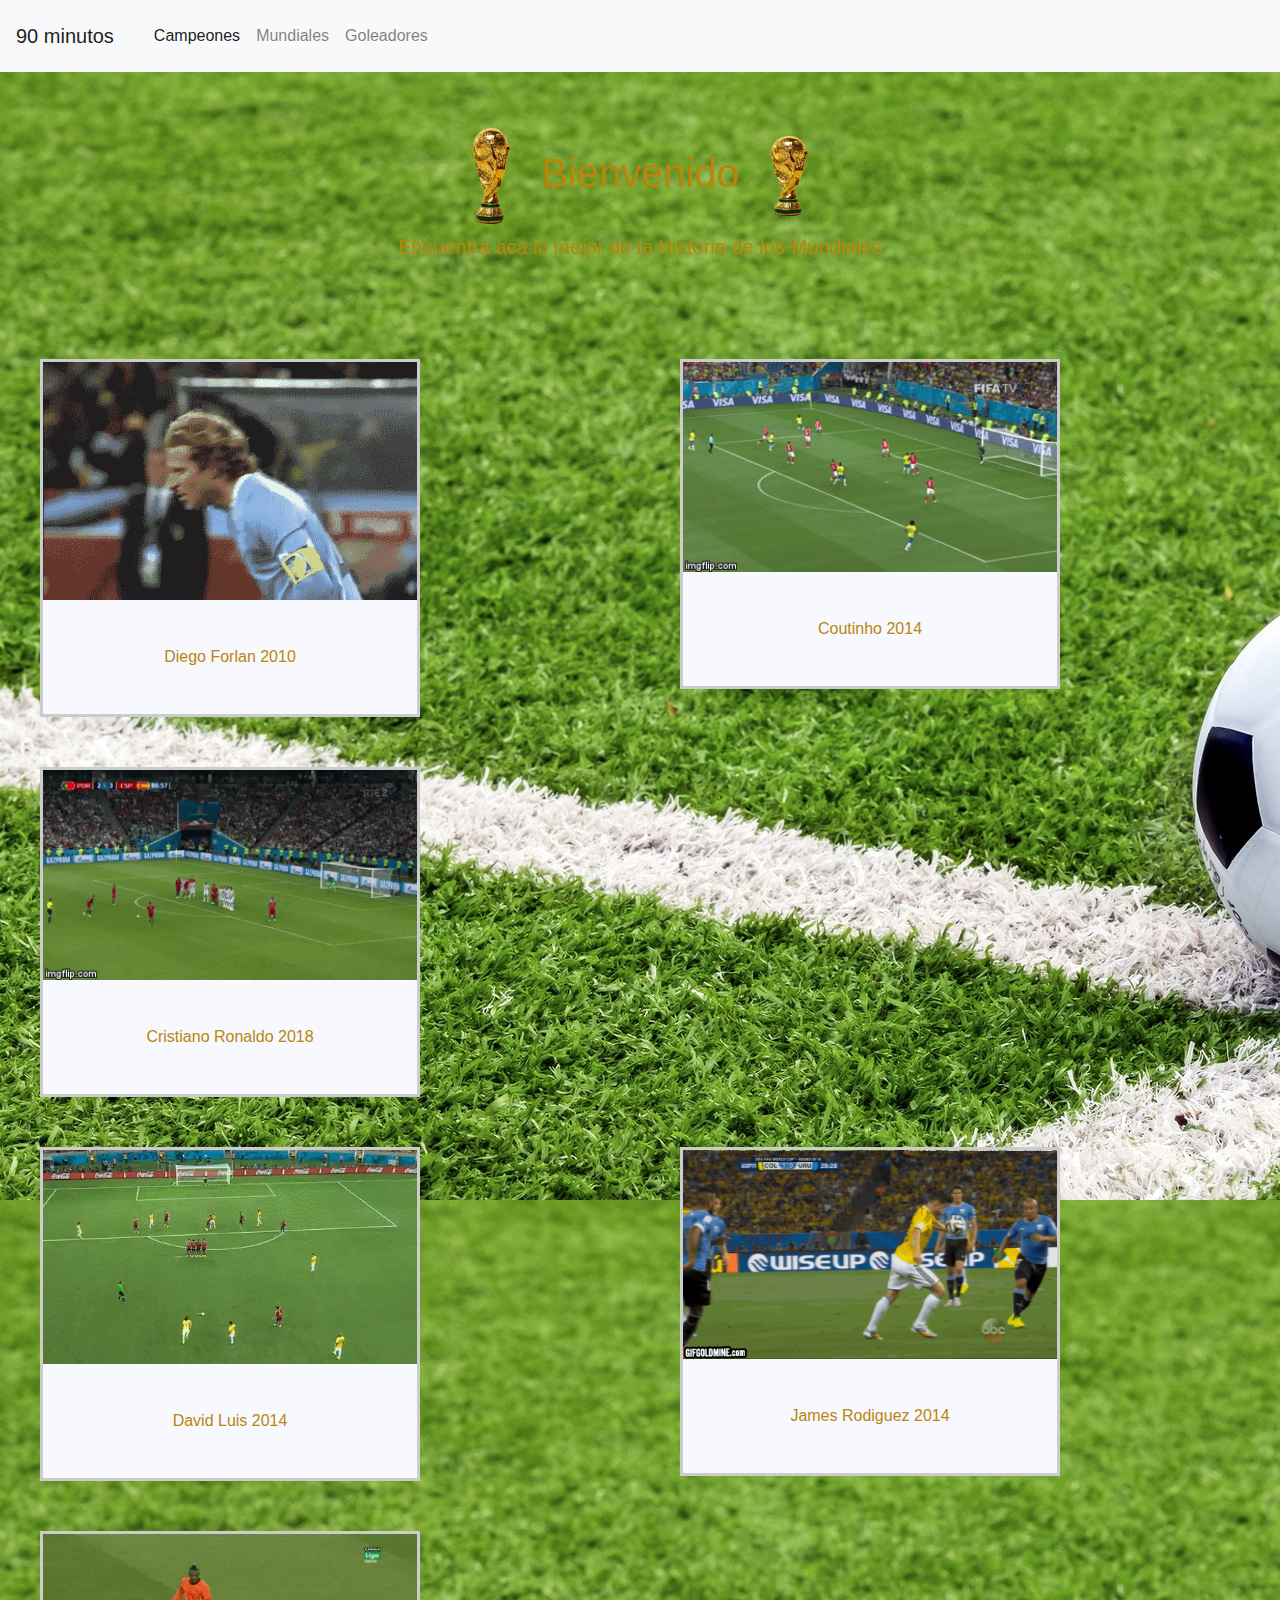
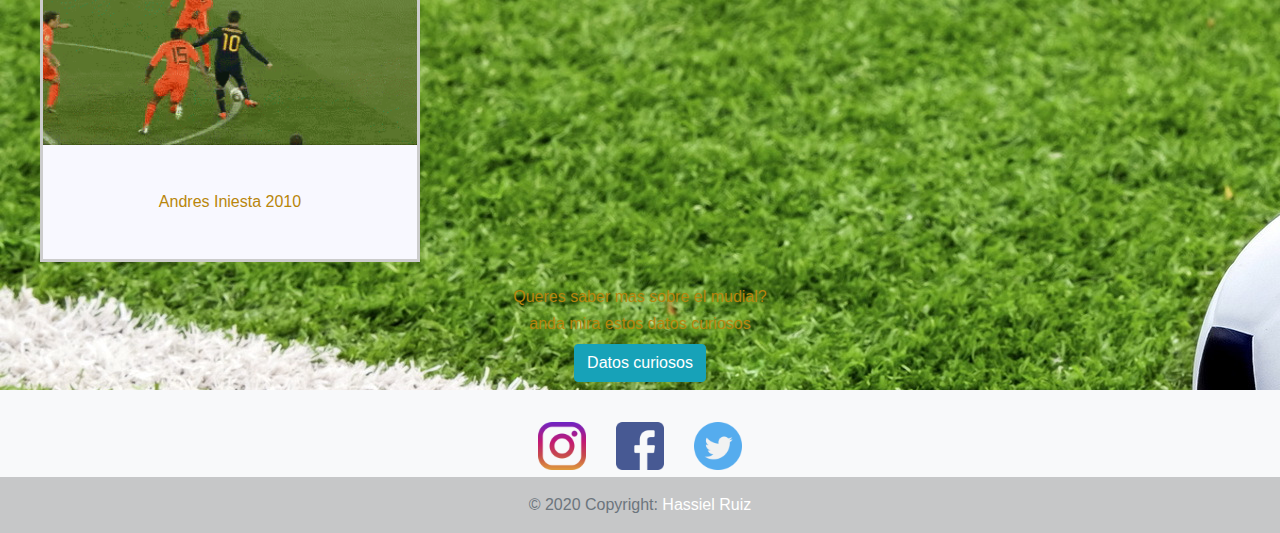
==== commit 3442a5d2: "NUEVO" ====
--- a/index.html
+++ b/index.html
@@ -15,6 +15,7 @@
 </head>
 
 <body>
+<div id="imgfondo">
   <nav class="navbar navbar-expand-lg navbar-light bg-light">
     <a class="navbar-brand" href="/index.html">90 minutos</a>
     <button class="navbar-toggler" type="button" data-toggle="collapse" data-target="#navbarNav"
@@ -31,9 +32,6 @@
         </li>
         <li class="nav-item">
           <a class="nav-link" href="/templates/Goleadores.html">Goleadores</a>
-        </li>
-        <li class="nav-item">
-          <a class="nav-link " href="/templates/Estrellas.html">Estrellas</a>
         </li>
       </ul>
     </div>
@@ -114,6 +112,7 @@
       </div>
     </div>
   </div>
+</div>
 
 
 
--- a/estilo/style.css
+++ b/estilo/style.css
@@ -16,7 +16,6 @@
 }
 h6
 {
-
   color: darkgoldenrod;
 }
 
@@ -117,7 +116,7 @@
   clear: both;
 }
 
-div.Jumbotron
+.Jumbotron
 {
   font-family:'Franklin Gothic Medium', 'Arial Narrow', Arial, sans-serif;
   color:darkgoldenrod;
@@ -125,6 +124,14 @@
   font-size:large;
   padding: 5%;
 }
+
+  @media screen and (max-width:500px) {
+    .Jumbotron {
+      width: 70%;
+      color: black;
+  }
+}
+
 div.p1
 {
   color:maroon;
@@ -335,4 +342,10 @@
 {
   background-color: #FFF471;
   background-size: auto;
+}
+#imgfondo
+{
+  background-image: url(/estilo/imagenes/fondos/fondos-de-fútbol.jpg);
+  width:100%;
+  height: 100%;
 }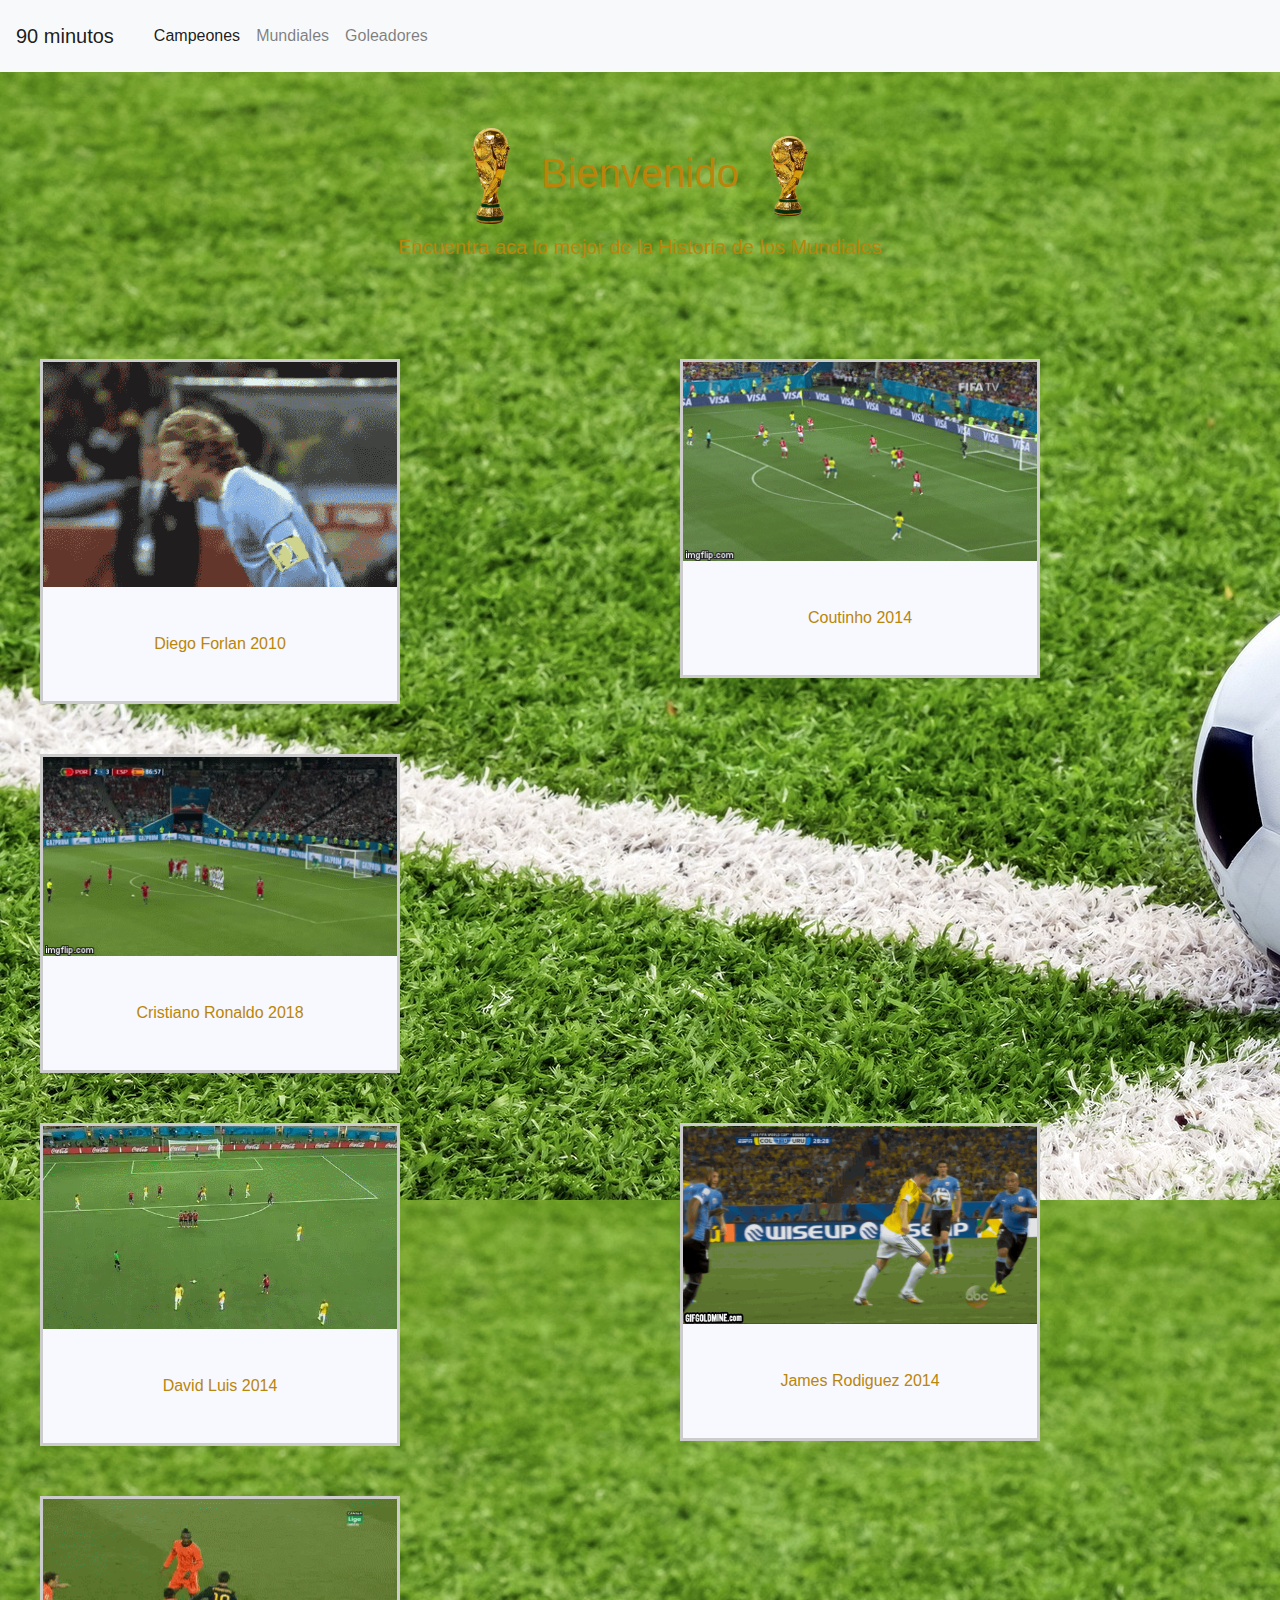
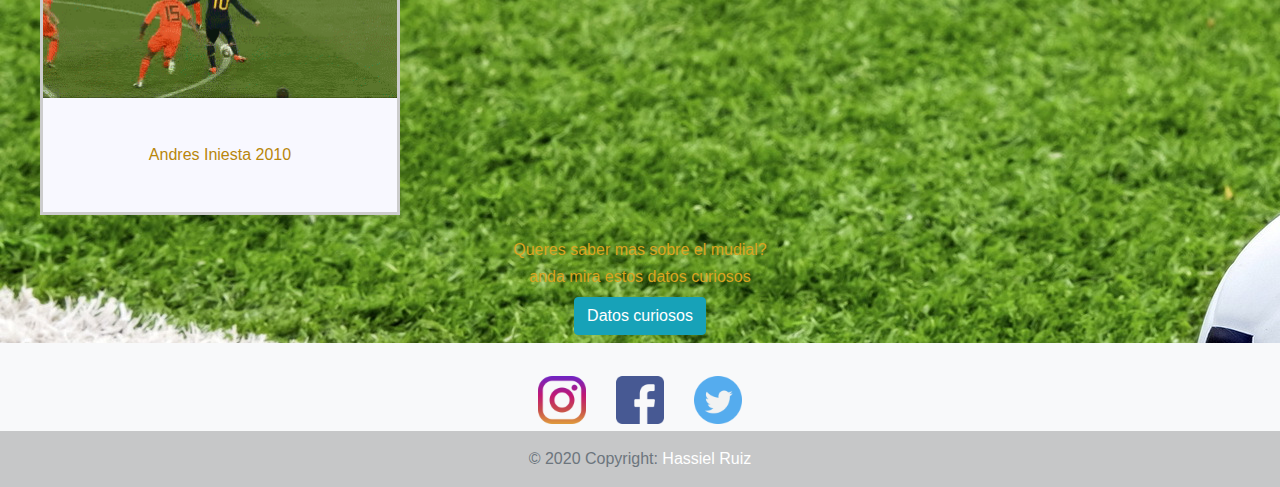
==== commit 8f24c383: "Arreglando problemas con pages" ====
--- a/index.html
+++ b/index.html
@@ -1,134 +1,134 @@
-<!DOCTYPE html>
-<html lang="en">
-
-<head>
-  <meta charset="utf-8">
-  <meta name="viewport" content="width=device-width, initial-scale=1">
-  <link rel="stylesheet" href="https://maxcdn.bootstrapcdn.com/bootstrap/4.5.2/css/bootstrap.min.css">
-  <script src="https://ajax.googleapis.com/ajax/libs/jquery/3.5.1/jquery.min.js"></script>
-  <script src="https://cdnjs.cloudflare.com/ajax/libs/popper.js/1.16.0/umd/popper.min.js"></script>
-  <script src="https://maxcdn.bootstrapcdn.com/bootstrap/4.5.2/js/bootstrap.min.js"></script>
-  <link rel="stylesheet" href="/estilo/style.css">
-
-
-  <title>90 minutos</title>
-</head>
-
-<body>
-<div id="imgfondo">
-  <nav class="navbar navbar-expand-lg navbar-light bg-light">
-    <a class="navbar-brand" href="/index.html">90 minutos</a>
-    <button class="navbar-toggler" type="button" data-toggle="collapse" data-target="#navbarNav"
-      aria-controls="navbarNav" aria-expanded="false" aria-label="Toggle navigation">
-      <span class="navbar-toggler-icon"></span>
-    </button>
-    <div class="navbar navbar-expand-sm bg-light navbar-light" id="navbarNav">
-      <ul class="navbar-nav">
-        <li class="nav-item active">
-          <a class="nav-link" href="/templates/Campeones.html">Campeones</a>
-        </li>
-        <li class="nav-item">
-          <a class="nav-link" href="/templates/Mundiales.html">Mundiales</a>
-        </li>
-        <li class="nav-item">
-          <a class="nav-link" href="/templates/Goleadores.html">Goleadores</a>
-        </li>
-      </ul>
-    </div>
-  </nav>
-  <div class="container">
-    <div class="Jumbotron">
-      <h1> <img src="/estilo/imagenes/COPAAAA.png" alt="" width="78" height="80" class="img-fluid"> Bienvenido <img
-          src="/estilo/imagenes/COPAAAA.png" alt="" width="78" height="80"> </h1>
-      <p class="lead">Encuentra aca lo mejor de la Historia de los Mundiales</p>
-    </div>
-  </div>
-
-  <div class="container-fluid">
-    <div class="row">
-      <div class="col-md">
-        <div class="gallery">
-          <a target="_blank" href="https://www.instagram.com/hassiel__/">
-            <img src="/estilo/imagenes/gif/Diegoforlan.gif" class="img-fluid" alt="Cinque Terre" width="400" height="150">
-          </a>
-          <div class="desc">Diego Forlan 2010</div>
-        </div>
-      </div>
-      <div class="col-md">
-        <div class="gallery">
-          <a target="_blank" href="/estilo/imagenes/argentina1986.jpg">
-            <img src="/estilo/imagenes/gif/coutinhovssuiza.gif"  class="img-fluid" alt="Cinque Terre" width="250" height="5">
-          </a>
-          <div class="desc">Coutinho 2014</div>
-        </div>
-      </div>
-      <div class="col-md">
-        <div class="gallery">
-          <a target="_blank" href="/estilo/imagenes/francia1998.jpg">
-            <img src="/estilo/imagenes/gif/cr7vsespaña.gif" class="img-fluid" alt="Cinque Terre" width="400" height="150">
-          </a>
-          <div class="desc">Cristiano Ronaldo 2018</div>
-        </div>
-      </div>
-    </div>
-  </div>
-  <div class="container-fluid">
-    <div class="row">
-      <div class="col-md">
-        <div class="gallery">
-          <a target="_blank" href="/estilo/imagenes/italia2006.jpg">
-            <img src="/estilo/imagenes/gif/DavidLvsColombia.gif" class="img-fluid" alt="Cinque Terre" width="400" height="150">
-          </a>
-          <div class="desc">David Luis 2014</div>
-        </div>
-      </div>
-      <div class="col-md">
-        <div class="gallery">
-          <a target="_blank" href="/estilo/imagenes/espana2010.jpg">
-            <img src="/estilo/imagenes/gif/jamesvscolombia.gif" class="img-fluid" alt="width=400" height="150">
-          </a>
-          <div class="desc">James Rodiguez 2014</div>
-        </div>
-      </div>
-      <div class="col-md">
-        <div class="gallery">
-          <a target="_blank" href="/estilo/imagenes/brasil2002.jpg">
-            <img src="/estilo/imagenes/gif/INIESTA.gif" class="img-fluid" alt="Cinque Terre" width="400" height="150">
-          </a>
-          <div class="desc">Andres Iniesta 2010</div>
-        </div>
-      </div>
-    </div>
-  </div>
-
-  <div class="container">
-    <div class="row">
-      <div class="col">
-        <div class="h2">
-          <h6>Queres saber mas sobre el mudial?</h6>
-          <h6>anda mira estos datos curiosos</h6>
-          <a href="/templates/Datos-curiosos.html"  class="btn btn-info" role="button">Datos curiosos</a>
-        </div>
-      </div>
-    </div>
-  </div>
-</div>
-
-
-
- <footer class="text-center text-lg-start bg-light text-muted">
-    <div class="icons">
-      <i><a href="https://www.instagram.com/" class="btn" role="button"><img src="/estilo/imagenes/LOGOS/instagram2.png" width="48px" height="48px"></a></i>
-      <i><a href="https://www.facebook.com/hassiel2hr/" class="btn" role="button"><img src="/estilo/imagenes/LOGOS/facebook2.png" alt="" width="48px" height="48px" ></a></i>
-      <i><a href="https://twitter.com/hassieljruiz" class="btn" role="button"><img src="/estilo/imagenes/LOGOS/gorjeo.png" alt="" width="48px" height="48px"></a></i>
-    </div>
-    <div class="text-center p-3" style="background-color: rgba(0, 0, 0, 0.2);">
-      © 2020 Copyright:
-      <a class="text-white" href="">Hassiel Ruiz</a>
-    </div>
-</footer>
-
-
-</body>
-
+<!DOCTYPE html>
+<html lang="en">
+
+<head>
+  <meta charset="utf-8">
+  <meta name="viewport" content="width=device-width, initial-scale=1">
+  <link rel="stylesheet" href="https://maxcdn.bootstrapcdn.com/bootstrap/4.5.2/css/bootstrap.min.css">
+  <script src="https://ajax.googleapis.com/ajax/libs/jquery/3.5.1/jquery.min.js"></script>
+  <script src="https://cdnjs.cloudflare.com/ajax/libs/popper.js/1.16.0/umd/popper.min.js"></script>
+  <script src="https://maxcdn.bootstrapcdn.com/bootstrap/4.5.2/js/bootstrap.min.js"></script>
+  <link rel="stylesheet" href="../estilo/style.css">
+
+
+  <title>90 minutos</title>
+</head>
+
+<body>
+<div id="imgfondo">
+  <nav class="navbar navbar-expand-lg navbar-light bg-light">
+    <a class="navbar-brand" href="../index.html">90 minutos</a>
+    <button class="navbar-toggler" type="button" data-toggle="collapse" data-target="#navbarNav"
+      aria-controls="navbarNav" aria-expanded="false" aria-label="Toggle navigation">
+      <span class="navbar-toggler-icon"></span>
+    </button>
+    <div class="navbar navbar-expand-sm bg-light navbar-light" id="navbarNav">
+      <ul class="navbar-nav">
+        <li class="nav-item active">
+          <a class="nav-link" href="../templates/Campeones.html">Campeones</a>
+        </li>
+        <li class="nav-item">
+          <a class="nav-link" href="../templates/Mundiales.html">Mundiales</a>
+        </li>
+        <li class="nav-item">
+          <a class="nav-link" href="../templates/Goleadores.html">Goleadores</a>
+        </li>
+      </ul>
+    </div>
+  </nav>
+  <div class="container">
+    <div class="Jumbotron">
+      <h1> <img src="../estilo/imagenes/COPAAAA.png" alt="" width="78" height="80" class="img-fluid"> Bienvenido <img
+          src="/estilo/imagenes/COPAAAA.png" alt="" width="78" height="80"> </h1>
+      <p class="lead">Encuentra aca lo mejor de la Historia de los Mundiales</p>
+    </div>
+  </div>
+
+  <div class="container-fluid">
+    <div class="row">
+      <div class="col-md">
+        <div class="gallery">
+          <a target="_blank" href="https://www.instagram.com/hassiel__/">
+            <img src="../estilo/imagenes/gif/Diegoforlan.gif" class="img-fluid" alt="Cinque Terre" width="400" height="150">
+          </a>
+          <div class="desc">Diego Forlan 2010</div>
+        </div>
+      </div>
+      <div class="col-md">
+        <div class="gallery">
+          <a target="_blank" href="/estilo/imagenes/argentina1986.jpg">
+            <img src="../estilo/imagenes/gif/coutinhovssuiza.gif"  class="img-fluid" alt="Cinque Terre" width="250" height="5">
+          </a>
+          <div class="desc">Coutinho 2014</div>
+        </div>
+      </div>
+      <div class="col-md">
+        <div class="gallery">
+          <a target="_blank" href="../estilo/imagenes/francia1998.jpg">
+            <img src="../estilo/imagenes/gif/cr7vsespaña.gif" class="img-fluid" alt="Cinque Terre" width="400" height="150">
+          </a>
+          <div class="desc">Cristiano Ronaldo 2018</div>
+        </div>
+      </div>
+    </div>
+  </div>
+  <div class="container-fluid">
+    <div class="row">
+      <div class="col-md">
+        <div class="gallery">
+          <a target="_blank" href="../estilo/imagenes/italia2006.jpg">
+            <img src="../estilo/imagenes/gif/DavidLvsColombia.gif" class="img-fluid" alt="Cinque Terre" width="400" height="150">
+          </a>
+          <div class="desc">David Luis 2014</div>
+        </div>
+      </div>
+      <div class="col-md">
+        <div class="gallery">
+          <a target="_blank" href="../estilo/imagenes/espana2010.jpg">
+            <img src="../estilo/imagenes/gif/jamesvscolombia.gif" class="img-fluid" alt="width=400" height="150">
+          </a>
+          <div class="desc">James Rodiguez 2014</div>
+        </div>
+      </div>
+      <div class="col-md">
+        <div class="gallery">
+          <a target="_blank" href="../estilo/imagenes/brasil2002.jpg">
+            <img src="../estilo/imagenes/gif/INIESTA.gif" class="img-fluid" alt="Cinque Terre" width="400" height="150">
+          </a>
+          <div class="desc">Andres Iniesta 2010</div>
+        </div>
+      </div>
+    </div>
+  </div>
+
+  <div class="container">
+    <div class="row">
+      <div class="col">
+        <div class="h2">
+          <h6>Queres saber mas sobre el mudial?</h6>
+          <h6>anda mira estos datos curiosos</h6>
+          <a href="../templates/Datos-curiosos.html"  class="btn btn-info" role="button">Datos curiosos</a>
+        </div>
+      </div>
+    </div>
+  </div>
+</div>
+
+
+
+ <footer class="text-center text-lg-start bg-light text-muted">
+    <div class="icons">
+      <i><a href="https://www.instagram.com/" class="btn" role="button"><img src="/estilo/imagenes/LOGOS/instagram2.png" width="48px" height="48px"></a></i>
+      <i><a href="https://www.facebook.com/hassiel2hr/" class="btn" role="button"><img src="/estilo/imagenes/LOGOS/facebook2.png" alt="" width="48px" height="48px" ></a></i>
+      <i><a href="https://twitter.com/hassieljruiz" class="btn" role="button"><img src="/estilo/imagenes/LOGOS/gorjeo.png" alt="" width="48px" height="48px"></a></i>
+    </div>
+    <div class="text-center p-3" style="background-color: rgba(0, 0, 0, 0.2);">
+      © 2020 Copyright:
+      <a class="text-white" href="">Hassiel Ruiz</a>
+    </div>
+</footer>
+
+
+</body>
+
 </html>--- a/estilo/style.css
+++ b/estilo/style.css
@@ -1,351 +1,306 @@
-div.h1 {
-  color:black;
-  border: brown;
-  font-family:sans-serif;
-  text-align: center;
-  position:relative;
-  padding-top: 5px;
-  padding: 5%;
-  
-}
-div.sub
-{
-  color:black;
-  font-family:monospace;
-  text-decoration:chocolate;
-}
-h6
-{
-  color: darkgoldenrod;
-}
-
-/*# sourceMappingURL=style.css.map */
-a
-{
-  color: aqua;
-  text-align: left;
-}
-div.relative {
-  position: relative;
-  left: 30px;
-  border: 3px solid #73AD21;
-}
-
-div.h2
-{
-  font-family:Verdana, Geneva, Tahoma, sans-serif;
-  text-align: center;
-  color:goldenrod;
-}
-
-div.gallery {
-  margin: 25px;
-  border: 3px solid #ccc;
-  float: left;
-  width: 380px;
-}
-
-div.gallery:hover {
-  border: 1px solid #777;
-}
-
-div.gallery img {
-  width: 100%;
-  height: auto;
-}
-
-div.desc {
-  padding: 45px;
-  text-align: center;
-  color: darkgoldenrod;
-  background-color:ghostwhite;
-}
-div.galleryB
-{
-  margin: 25px;
-  border: 5px solid #3498DB ;
-  float: left;
-  width: 380px;
-
-}
-div.galleryB img {
-  width: 100%;
-  height: auto;
-}
-
-div.galleryB:hover {
-  border: 1px solid #F7DC6F;
-}
-
-div.descB
-{
-  padding: 45px;
-  text-align: center;
-  color: black;
-  font-family: 'Franklin Gothic Medium', 'Arial Narrow', Arial, sans-serif;
-  background-color:#F4D03F ;
-}
-
-
-* {
-  box-sizing: border-box;
-}
-
-.responsive {
-  padding: 0 6px;
-  float: left;
-  width: 24.99999%;
-}
-
-@media only screen and (max-width: 700px) {
-  .responsive {
-    width: 49.99999%;
-    margin: 6px 0;
-  }
-}
-
-@media only screen and (max-width: 500px) {
-  .responsive {
-    width: 100%;
-  }
-}
-
-.clearfix:after {
-  content: "";
-  display: table;
-  clear: both;
-}
-
-.Jumbotron
-{
-  font-family:'Franklin Gothic Medium', 'Arial Narrow', Arial, sans-serif;
-  color:darkgoldenrod;
-  text-align: center;
-  font-size:large;
-  padding: 5%;
-}
-
-  @media screen and (max-width:500px) {
-    .Jumbotron {
-      width: 70%;
-      color: black;
-  }
-}
-
-div.p1
-{
-  color:maroon;
-  text-align: center;
-  font-weight: lighter;
-}
-.mundial
-{
-  padding: 3%;
-  text-align: justify;
-}
-.titleM
-{
-  padding: 5%;
-}
-
-.logo
-{
-  image-resolution:initial;
-  text-align: center;
-}
-.fondoM
-{
-  background-color: skyblue;
-  background-size: auto auto;
-}
-.fondoBr
-{
- background:#FBED88;
- background-repeat: no-repeat;
- background-size: contain;
- background-position-x: center;
-}
-
-div.galleryU
-{
-  margin: 25px;
-  border: 5px solid #EBF5FB  ;
-  float: left;
-  width: 380px;
-
-}
-div.galleryU img {
-  width: 100%;
-  height: auto;
-}
-
-div.galleryU:hover {
-  border: 1px solid #EBF5FB ;
-}
-
-div.descU
-{
-  padding: 45px;
-  text-align: center;
-  color:white;
-  font-family: 'Franklin Gothic Medium', 'Arial Narrow', Arial, sans-serif;
-  background-color:#85C1E9  ;
-}
-.fondoUr
-{
- background:#B7D9F9;
- background-repeat: no-repeat;
- background-size: contain;
- background-position-x: center;
-}
-
-div.galleryAl
-{
-  margin: 25px;
-  border: 5px solid #8C2C17  ;
-  float: left;
-  width: 380px;
-
-}
-div.galleryAl img {
-  width: 100%;
-  height: auto;
-}
-
-div.galleryAl:hover {
-  border: 1px solid #131211 ;
-}
-
-div.descAl
-{
-  padding: 45px;
-  text-align: center;
-  color:white;
-  font-family:Impact, Haettenschweiler, 'Arial Narrow Bold', sans-serif;
-  background-color:#131211 ;
-}
-
-.gifAL
-{
-  padding-top: 5%;
-  
-}
-
-.fondoAL
-{
-  background-color: #893333;
-}
-
-div.galleryIT
-{
-  margin: 25px;
-  border: 5px solid #F7795A  ;
-  float: left;
-  width: 380px;
-
-}
-div.galleryIT img {
-  width: 100%;
-  height: auto;
-}
-
-div.galleryIT:hover {
-  border: 1px solid #3968F0 ;
-}
-
-div.descIT  
-{
-  padding: 45px;
-  text-align: center;
-  color:#FFFFFF;
-  font-family:-apple-system, BlinkMacSystemFont, 'Segoe UI', Roboto, Oxygen, Ubuntu, Cantarell, 'Open Sans', 'Helvetica Neue', sans-serif;
-  background-color:#5FCD39 ;
-}
-
-.fondoIT
-{
-  background-color: #A3B8E3;
-}
-
-.fondoArg
-{
-  background-color: #0B1E46;
-}
-div.galleryarg
-{
-  margin: 25px;
-  border: 5px solid #E1DE07  ;
-  float: left;
-  width: 380px;
-
-}
-div.galleryarg img {
-  width: 100%;
-  height: auto;
-}
-
-div.galleryarg:hover {
-  border: 10px solid #dde1ee ;
-}
-
-div.descarg  
-{
-  padding: 45px;
-  text-align: center;
-  color:#7E9DDC;
-  font-family:'Franklin Gothic Medium', 'Arial Narrow', Arial, sans-serif;
-  background-color:#F5F7FB ;
-}
-.gifarg
-{
-  text-align: left;
-  width: 410px;
-  border: 5px solid #BEC42E;
-}
-
-.datos{
-  font-family:sans-serif;
-  font-size:large;
-  font-display:initial;
-  text-align: justify;
-  color: white;
-}
-.head
-{
-  padding: 5%;
-}
-.datosfondo
-{
-  background-color: #090A0D;
-}
-
-.datosimg
-{
-
-  border: 5px inset #BEC42E;
-  width: 360px;
-
-}
-.lastfondo
-{
-  background-color: #090354 ;
-  height: 400;
-  width: auto;
-}
-
-.icons
-{
-  text-align: center;
-  padding-top: 2%;
-}
-#fongoleadores
-{
-  background-color: #FFF471;
-  background-size: auto;
-}
-#imgfondo
-{
-  background-image: url(/estilo/imagenes/fondos/fondos-de-fútbol.jpg);
-  width:100%;
-  height: 100%;
-}+@charset "UTF-8";
+.h1 {
+  color: black;
+  border: brown;
+  text-align: center;
+  position: relative;
+  padding-top: 5px;
+  padding: 5%;
+  font-family: monospace;
+}
+
+div.sub {
+  color: black;
+  font-family: monospace;
+  -webkit-text-decoration: chocolate;
+          text-decoration: chocolate;
+}
+div.relative {
+  position: relative;
+  left: 30px;
+  border: 3px solid #73AD21;
+}
+
+div.h2 {
+  font-family: Verdana, Geneva, Tahoma, sans-serif;
+  text-align: center;
+  color: goldenrod;
+}
+
+.gallery, .galleryB, div.galleryU, div.galleryAl, div.galleryIT, div.galleryarg {
+  margin: 25px;
+  border: 3px solid #ccc;
+  float: left;
+  width: 360px;
+}
+
+.gallery:hover {
+  border: 1px solid #777;
+}
+
+div.gallery img {
+  width: 100%;
+  height: auto;
+}
+
+div.desc {
+  padding: 45px;
+  text-align: center;
+  color: darkgoldenrod;
+  background-color: ghostwhite;
+}
+
+.galleryB {
+  border: 5px solid #3498DB;
+}
+
+div.galleryB img {
+  width: 100%;
+  height: auto;
+}
+
+div.galleryB:hover {
+  border: 1px solid #F7DC6F;
+}
+
+div.descB {
+  padding: 45px;
+  text-align: center;
+  color: black;
+  font-family: 'Franklin Gothic Medium', 'Arial Narrow', Arial, sans-serif;
+  background-color: #F4D03F;
+}
+
+* {
+  -webkit-box-sizing: border-box;
+          box-sizing: border-box;
+}
+
+.responsive {
+  padding: 0 6px;
+  float: left;
+  width: 24.99999%;
+}
+
+@media only screen and (max-width: 700px) {
+  .responsive {
+    width: 49.99999%;
+    margin: 6px 0;
+  }
+}
+
+@media only screen and (max-width: 500px) {
+  .responsive {
+    width: 100%;
+  }
+}
+
+.clearfix:after {
+  content: "";
+  display: table;
+  clear: both;
+}
+
+.Jumbotron {
+  font-family: 'Franklin Gothic Medium', 'Arial Narrow', Arial, sans-serif;
+  color: darkgoldenrod;
+  text-align: center;
+  font-size: large;
+  padding: 5%;
+}
+
+@media screen and (max-width: 500px) {
+  .Jumbotron {
+    width: 70%;
+    color: black;
+  }
+}
+
+div.p1 {
+  color: maroon;
+  text-align: center;
+  font-weight: lighter;
+}
+
+.mundial {
+  padding: 3%;
+  text-align: justify;
+}
+
+.titleM {
+  padding: 5%;
+}
+
+.logo {
+  image-resolution: initial;
+  text-align: center;
+}
+
+.fondoM {
+  background-color: skyblue;
+  background-size: auto auto;
+}
+
+.fondoBr {
+  background: #FBED88;
+  background-repeat: no-repeat;
+  background-size: contain;
+  background-position-x: center;
+}
+
+div.galleryU {
+  border: 5px solid #EBF5FB;
+}
+
+div.galleryU img {
+  width: 100%;
+  height: auto;
+}
+
+div.galleryU:hover {
+  border: 1px solid #EBF5FB;
+}
+
+div.descU {
+  padding: 45px;
+  text-align: center;
+  color: white;
+  font-family: 'Franklin Gothic Medium', 'Arial Narrow', Arial, sans-serif;
+  background-color: #85C1E9;
+}
+
+.fondoUr {
+  background: #B7D9F9;
+  background-repeat: no-repeat;
+  background-size: contain;
+  background-position-x: center;
+}
+
+div.galleryAl {
+  border: 5px solid #8C2C17;
+}
+
+div.galleryAl img {
+  width: 100%;
+  height: auto;
+}
+
+div.galleryAl:hover {
+  border: 1px solid #131211;
+}
+
+div.descAl {
+  padding: 45px;
+  text-align: center;
+  color: white;
+  font-family: Impact, Haettenschweiler, 'Arial Narrow Bold', sans-serif;
+  background-color: #131211;
+}
+
+.gifAL {
+  padding-top: 5%;
+}
+
+.fondoAL {
+  background-color: #893333;
+}
+
+div.galleryIT {
+  border: 5px solid #F7795A;
+}
+
+div.galleryIT img {
+  width: 100%;
+  height: auto;
+}
+
+div.galleryIT:hover {
+  border: 1px solid #3968F0;
+}
+
+div.descIT {
+  padding: 45px;
+  text-align: center;
+  color: #FFFFFF;
+  font-family: -apple-system, BlinkMacSystemFont, 'Segoe UI', Roboto, Oxygen, Ubuntu, Cantarell, 'Open Sans', 'Helvetica Neue', sans-serif;
+  background-color: #5FCD39;
+}
+
+.fondoIT {
+  background-color: #A3B8E3;
+}
+
+.fondoArg {
+  background-color: #0B1E46;
+}
+
+div.galleryarg {
+  border: 5px solid #E1DE07;
+}
+
+div.galleryarg img {
+  width: 100%;
+  height: auto;
+}
+
+div.galleryarg:hover {
+  border: 10px solid #dde1ee;
+}
+
+div.descarg {
+  padding: 45px;
+  text-align: center;
+  color: #7E9DDC;
+  font-family: 'Franklin Gothic Medium', 'Arial Narrow', Arial, sans-serif;
+  background-color: #F5F7FB;
+}
+
+.gifarg {
+  text-align: left;
+  width: 410px;
+  border: 5px solid #BEC42E;
+}
+
+.datos {
+  text-align: justify;
+  color: white;
+  font-family: sans-serif;
+  font-size: large;
+  font-display: initial;
+}
+
+.head {
+  padding: 5%;
+}
+
+.datosfondo {
+  background-color: #090A0D;
+}
+
+.datosimg {
+  border: 5px inset #BEC42E;
+  width: 360px;
+}
+
+.lastfondo {
+  background-color: #090354;
+  height: 400;
+  width: auto;
+}
+
+.icons {
+  text-align: center;
+  padding-top: 2%;
+}
+
+#fongoleadores {
+  background-color: #FFF471;
+  background-size: auto;
+}
+
+#imgfondo {
+  background-image: url(/estilo/imagenes/fondos/fondos-de-fútbol.jpg);
+  width: 100%;
+  height: 100%;
+}
+/*# sourceMappingURL=style.css.map */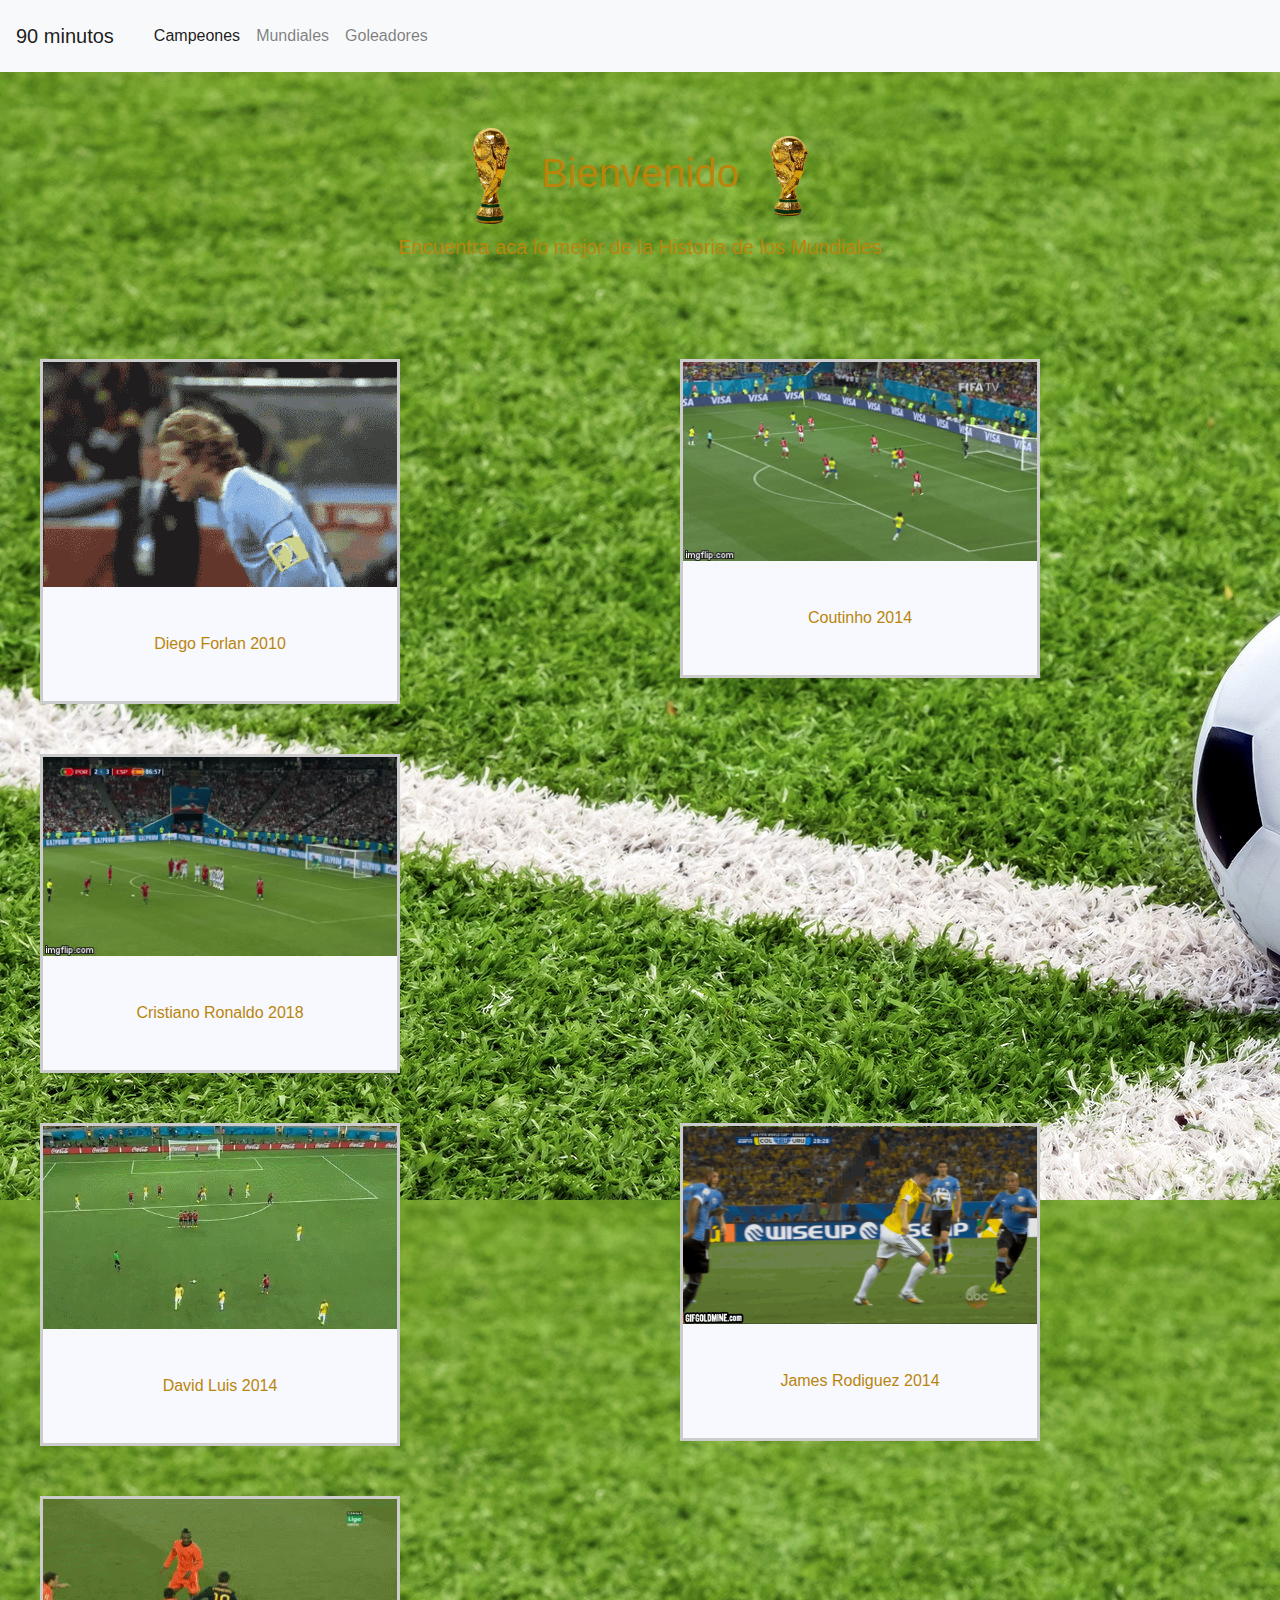
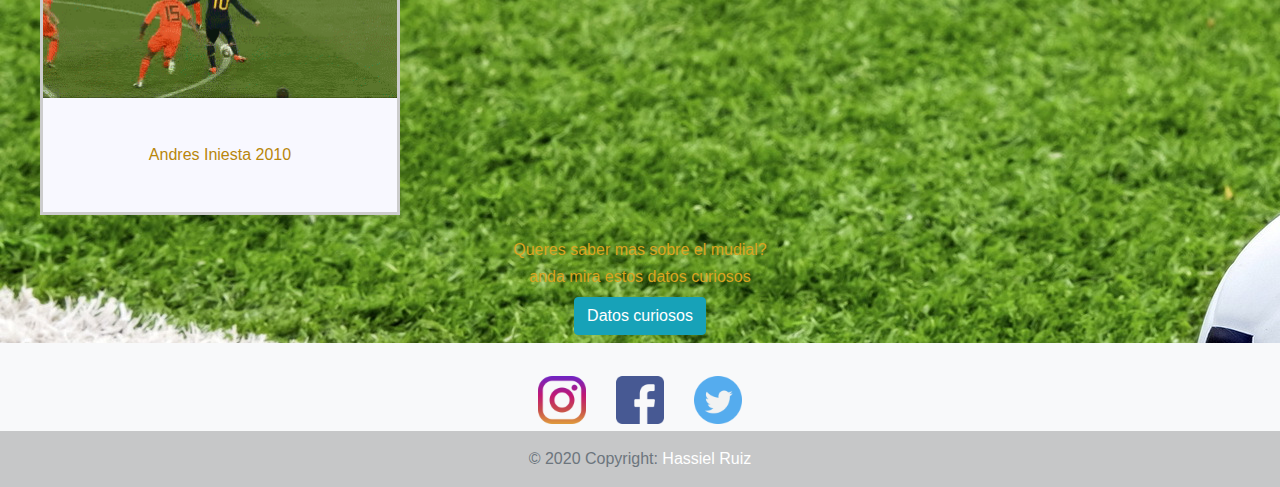
==== commit 4c8ec44d: "Act" ====
--- a/index.html
+++ b/index.html
@@ -17,7 +17,7 @@
 <body>
 <div id="imgfondo">
   <nav class="navbar navbar-expand-lg navbar-light bg-light">
-    <a class="navbar-brand" href="../index.html">90 minutos</a>
+    <a class="navbar-brand" href="index.html">90 minutos</a>
     <button class="navbar-toggler" type="button" data-toggle="collapse" data-target="#navbarNav"
       aria-controls="navbarNav" aria-expanded="false" aria-label="Toggle navigation">
       <span class="navbar-toggler-icon"></span>
@@ -25,21 +25,21 @@
     <div class="navbar navbar-expand-sm bg-light navbar-light" id="navbarNav">
       <ul class="navbar-nav">
         <li class="nav-item active">
-          <a class="nav-link" href="../templates/Campeones.html">Campeones</a>
+          <a class="nav-link" href="templates/Campeones.html">Campeones</a>
         </li>
         <li class="nav-item">
-          <a class="nav-link" href="../templates/Mundiales.html">Mundiales</a>
+          <a class="nav-link" href="templates/Mundiales.html">Mundiales</a>
         </li>
         <li class="nav-item">
-          <a class="nav-link" href="../templates/Goleadores.html">Goleadores</a>
+          <a class="nav-link" href="templates/Goleadores.html">Goleadores</a>
         </li>
       </ul>
     </div>
   </nav>
   <div class="container">
     <div class="Jumbotron">
-      <h1> <img src="../estilo/imagenes/COPAAAA.png" alt="" width="78" height="80" class="img-fluid"> Bienvenido <img
-          src="/estilo/imagenes/COPAAAA.png" alt="" width="78" height="80"> </h1>
+      <h1> <img src="estilo/imagenes/COPAAAA.png" alt="" width="78" height="80" class="img-fluid"> Bienvenido <img
+          src="estilo/imagenes/COPAAAA.png" alt="" width="78" height="80"> </h1>
       <p class="lead">Encuentra aca lo mejor de la Historia de los Mundiales</p>
     </div>
   </div>
@@ -49,23 +49,23 @@
       <div class="col-md">
         <div class="gallery">
           <a target="_blank" href="https://www.instagram.com/hassiel__/">
-            <img src="../estilo/imagenes/gif/Diegoforlan.gif" class="img-fluid" alt="Cinque Terre" width="400" height="150">
+            <img src="estilo/imagenes/gif/Diegoforlan.gif" class="img-fluid" alt="Cinque Terre" width="400" height="150">
           </a>
           <div class="desc">Diego Forlan 2010</div>
         </div>
       </div>
       <div class="col-md">
         <div class="gallery">
-          <a target="_blank" href="/estilo/imagenes/argentina1986.jpg">
-            <img src="../estilo/imagenes/gif/coutinhovssuiza.gif"  class="img-fluid" alt="Cinque Terre" width="250" height="5">
+          <a target="_blank" href="estilo/imagenes/argentina1986.jpg">
+            <img src="estilo/imagenes/gif/coutinhovssuiza.gif"  class="img-fluid" alt="Cinque Terre" width="250" height="5">
           </a>
           <div class="desc">Coutinho 2014</div>
         </div>
       </div>
       <div class="col-md">
         <div class="gallery">
-          <a target="_blank" href="../estilo/imagenes/francia1998.jpg">
-            <img src="../estilo/imagenes/gif/cr7vsespaña.gif" class="img-fluid" alt="Cinque Terre" width="400" height="150">
+          <a target="_blank" href="estilo/imagenes/francia1998.jpg">
+            <img src="estilo/imagenes/gif/cr7vsespaña.gif" class="img-fluid" alt="Cinque Terre" width="400" height="150">
           </a>
           <div class="desc">Cristiano Ronaldo 2018</div>
         </div>
@@ -76,24 +76,24 @@
     <div class="row">
       <div class="col-md">
         <div class="gallery">
-          <a target="_blank" href="../estilo/imagenes/italia2006.jpg">
-            <img src="../estilo/imagenes/gif/DavidLvsColombia.gif" class="img-fluid" alt="Cinque Terre" width="400" height="150">
+          <a target="_blank" href="estilo/imagenes/italia2006.jpg">
+            <img src="estilo/imagenes/gif/DavidLvsColombia.gif" class="img-fluid" alt="Cinque Terre" width="400" height="150">
           </a>
           <div class="desc">David Luis 2014</div>
         </div>
       </div>
       <div class="col-md">
         <div class="gallery">
-          <a target="_blank" href="../estilo/imagenes/espana2010.jpg">
-            <img src="../estilo/imagenes/gif/jamesvscolombia.gif" class="img-fluid" alt="width=400" height="150">
+          <a target="_blank" href="estilo/imagenes/espana2010.jpg">
+            <img src="estilo/imagenes/gif/jamesvscolombia.gif" class="img-fluid" alt="width=400" height="150">
           </a>
           <div class="desc">James Rodiguez 2014</div>
         </div>
       </div>
       <div class="col-md">
         <div class="gallery">
-          <a target="_blank" href="../estilo/imagenes/brasil2002.jpg">
-            <img src="../estilo/imagenes/gif/INIESTA.gif" class="img-fluid" alt="Cinque Terre" width="400" height="150">
+          <a target="_blank" href="estilo/imagenes/brasil2002.jpg">
+            <img src="estilo/imagenes/gif/INIESTA.gif" class="img-fluid" alt="Cinque Terre" width="400" height="150">
           </a>
           <div class="desc">Andres Iniesta 2010</div>
         </div>
@@ -107,7 +107,7 @@
         <div class="h2">
           <h6>Queres saber mas sobre el mudial?</h6>
           <h6>anda mira estos datos curiosos</h6>
-          <a href="../templates/Datos-curiosos.html"  class="btn btn-info" role="button">Datos curiosos</a>
+          <a href="templates/Datos-curiosos.html"  class="btn btn-info" role="button">Datos curiosos</a>
         </div>
       </div>
     </div>
@@ -118,9 +118,9 @@
 
  <footer class="text-center text-lg-start bg-light text-muted">
     <div class="icons">
-      <i><a href="https://www.instagram.com/" class="btn" role="button"><img src="/estilo/imagenes/LOGOS/instagram2.png" width="48px" height="48px"></a></i>
-      <i><a href="https://www.facebook.com/hassiel2hr/" class="btn" role="button"><img src="/estilo/imagenes/LOGOS/facebook2.png" alt="" width="48px" height="48px" ></a></i>
-      <i><a href="https://twitter.com/hassieljruiz" class="btn" role="button"><img src="/estilo/imagenes/LOGOS/gorjeo.png" alt="" width="48px" height="48px"></a></i>
+      <i><a href="https://www.instagram.com/" class="btn" role="button"><img src="estilo/imagenes/LOGOS/instagram2.png" width="48px" height="48px"></a></i>
+      <i><a href="https://www.facebook.com/hassiel2hr/" class="btn" role="button"><img src="estilo/imagenes/LOGOS/facebook2.png" alt="" width="48px" height="48px" ></a></i>
+      <i><a href="https://twitter.com/hassieljruiz" class="btn" role="button"><img src="estilo/imagenes/LOGOS/gorjeo.png" alt="" width="48px" height="48px"></a></i>
     </div>
     <div class="text-center p-3" style="background-color: rgba(0, 0, 0, 0.2);">
       © 2020 Copyright:
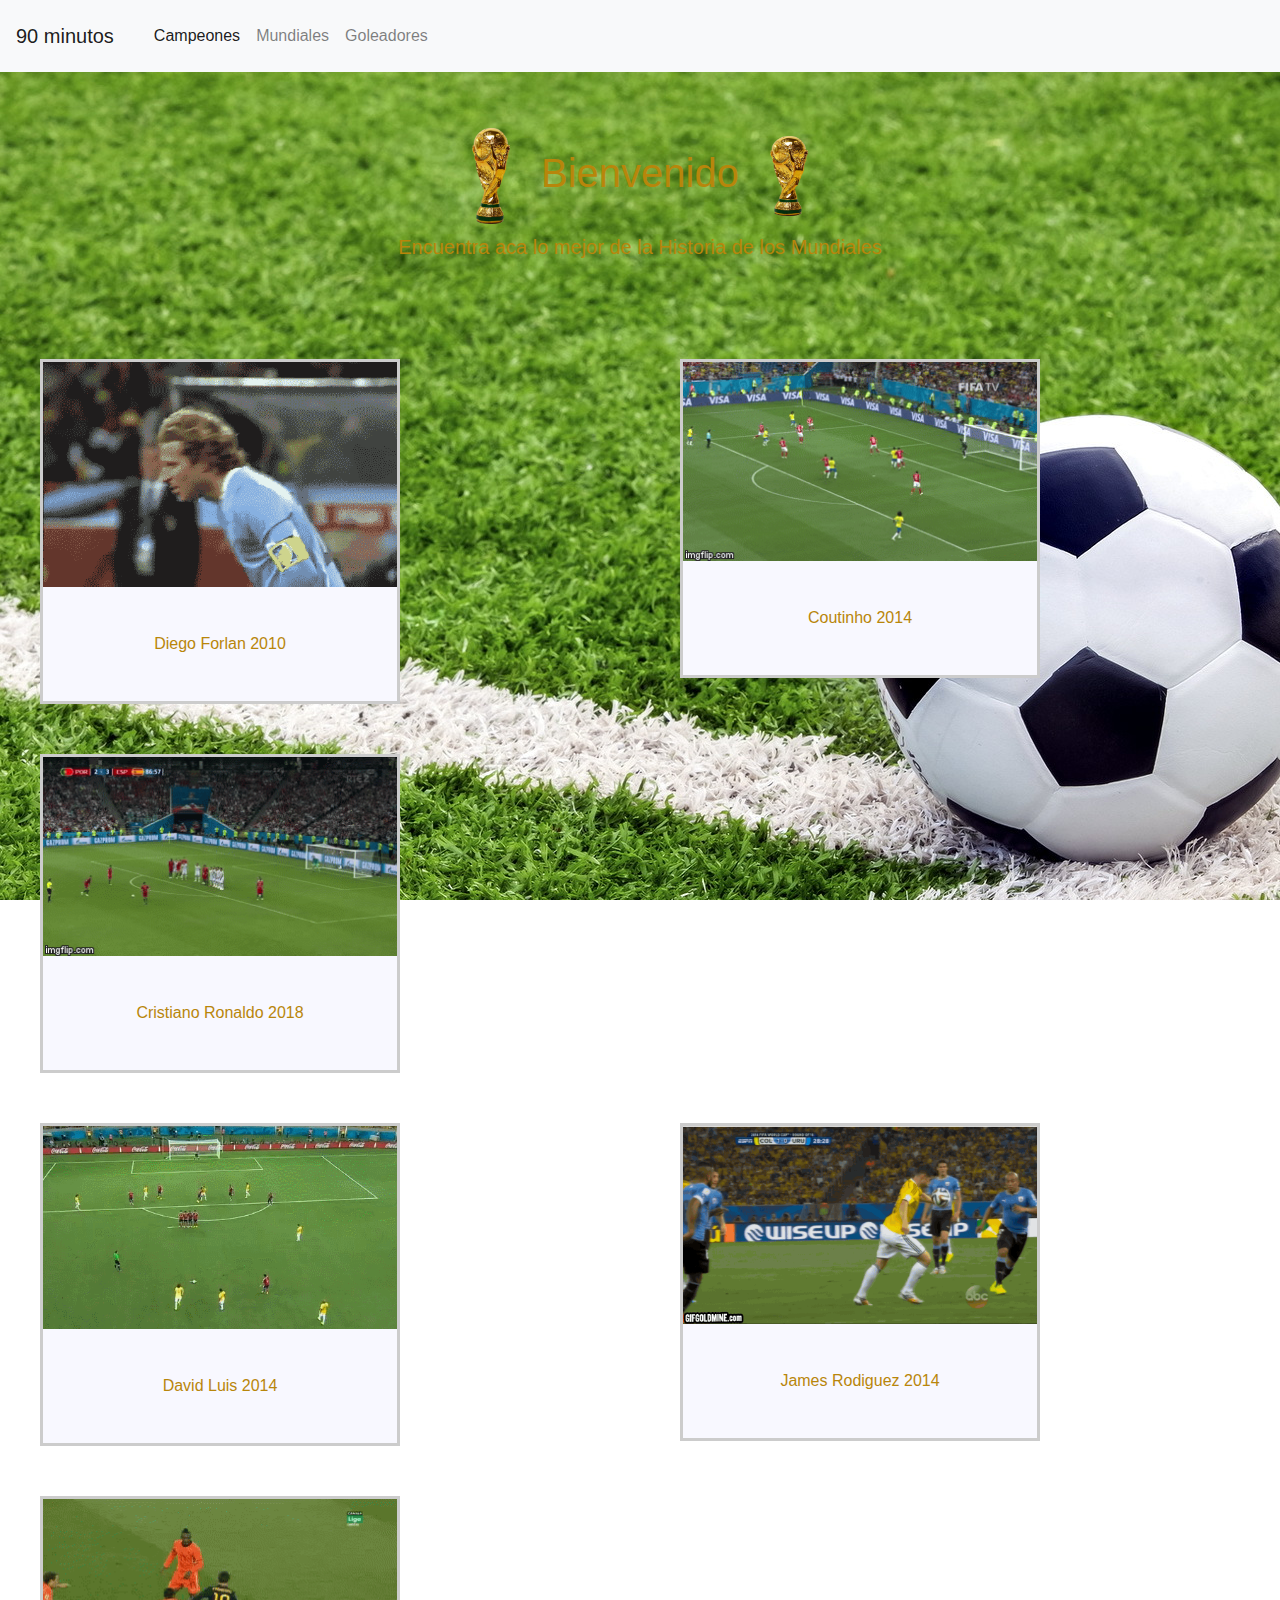
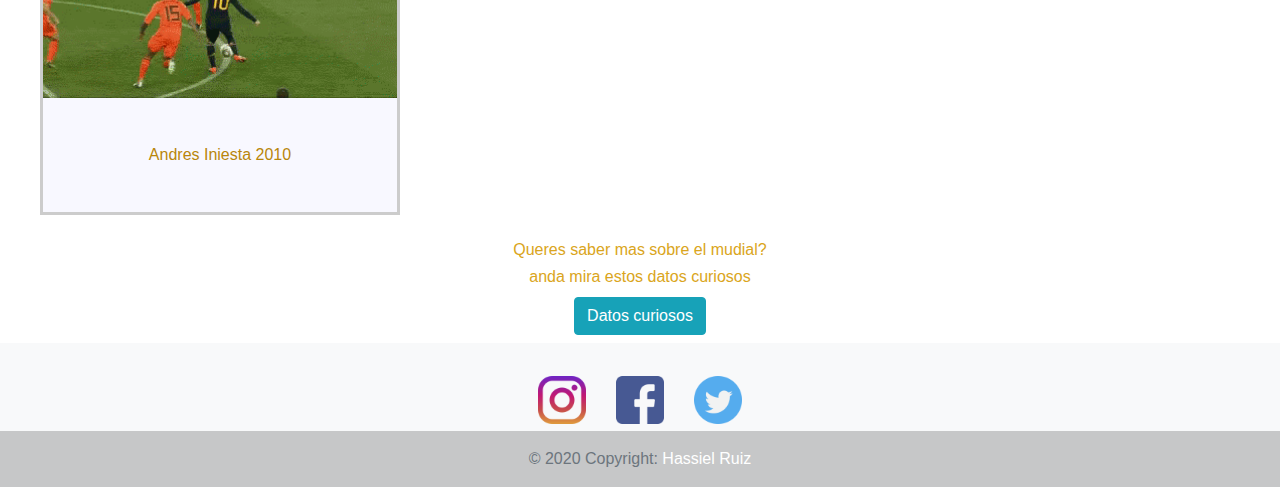
==== commit bdfe976d: "Act2" ====
--- a/index.html
+++ b/index.html
@@ -8,7 +8,7 @@
   <script src="https://ajax.googleapis.com/ajax/libs/jquery/3.5.1/jquery.min.js"></script>
   <script src="https://cdnjs.cloudflare.com/ajax/libs/popper.js/1.16.0/umd/popper.min.js"></script>
   <script src="https://maxcdn.bootstrapcdn.com/bootstrap/4.5.2/js/bootstrap.min.js"></script>
-  <link rel="stylesheet" href="../estilo/style.css">
+  <link rel="stylesheet" href="estilo/style.css">
 
 
   <title>90 minutos</title>
@@ -36,6 +36,8 @@
       </ul>
     </div>
   </nav>
+
+  
   <div class="container">
     <div class="Jumbotron">
       <h1> <img src="estilo/imagenes/COPAAAA.png" alt="" width="78" height="80" class="img-fluid"> Bienvenido <img
@@ -43,6 +45,7 @@
       <p class="lead">Encuentra aca lo mejor de la Historia de los Mundiales</p>
     </div>
   </div>
+
 
   <div class="container-fluid">
     <div class="row">
--- a/estilo/style.css
+++ b/estilo/style.css
@@ -91,7 +91,7 @@
 
 @media only screen and (max-width: 500px) {
   .responsive {
-    width: 100%;
+    width: auto;
   }
 }
 
@@ -112,7 +112,8 @@
 @media screen and (max-width: 500px) {
   .Jumbotron {
     width: 70%;
-    color: black;
+    color: darkgoldenrod;
+    text-align: center center;
   }
 }
 
@@ -256,9 +257,10 @@
 }
 
 .gifarg {
-  text-align: left;
-  width: 410px;
-  border: 5px solid #BEC42E;
+  text-align: center center;
+  width: 360px;
+  padding-top: 5%;
+  padding-bottom: 5%;
 }
 
 .datos {
@@ -275,6 +277,8 @@
 
 .datosfondo {
   background-color: #090A0D;
+  background-position: center center;
+  background-attachment: fixed;
 }
 
 .datosimg {
@@ -286,6 +290,8 @@
   background-color: #090354;
   height: 400;
   width: auto;
+  background-position: center center;
+  background-attachment: fixed;
 }
 
 .icons {
@@ -296,11 +302,21 @@
 #fongoleadores {
   background-color: #FFF471;
   background-size: auto;
+  background-position: center center;
+  background-attachment: fixed;
 }
 
 #imgfondo {
-  background-image: url(/estilo/imagenes/fondos/fondos-de-fútbol.jpg);
-  width: 100%;
-  height: 100%;
+  background-image: url(../estilo/imagenes/fondos/fondos-de-fútbol.jpg);
+  background-position: center center;
+  background-attachment: fixed;
+}
+
+@media screen and (max-width: 100px) {
+  #imgfondo {
+    background-color: #E1DE07;
+    background-position: center center;
+    background-attachment: fixed;
+  }
 }
 /*# sourceMappingURL=style.css.map */